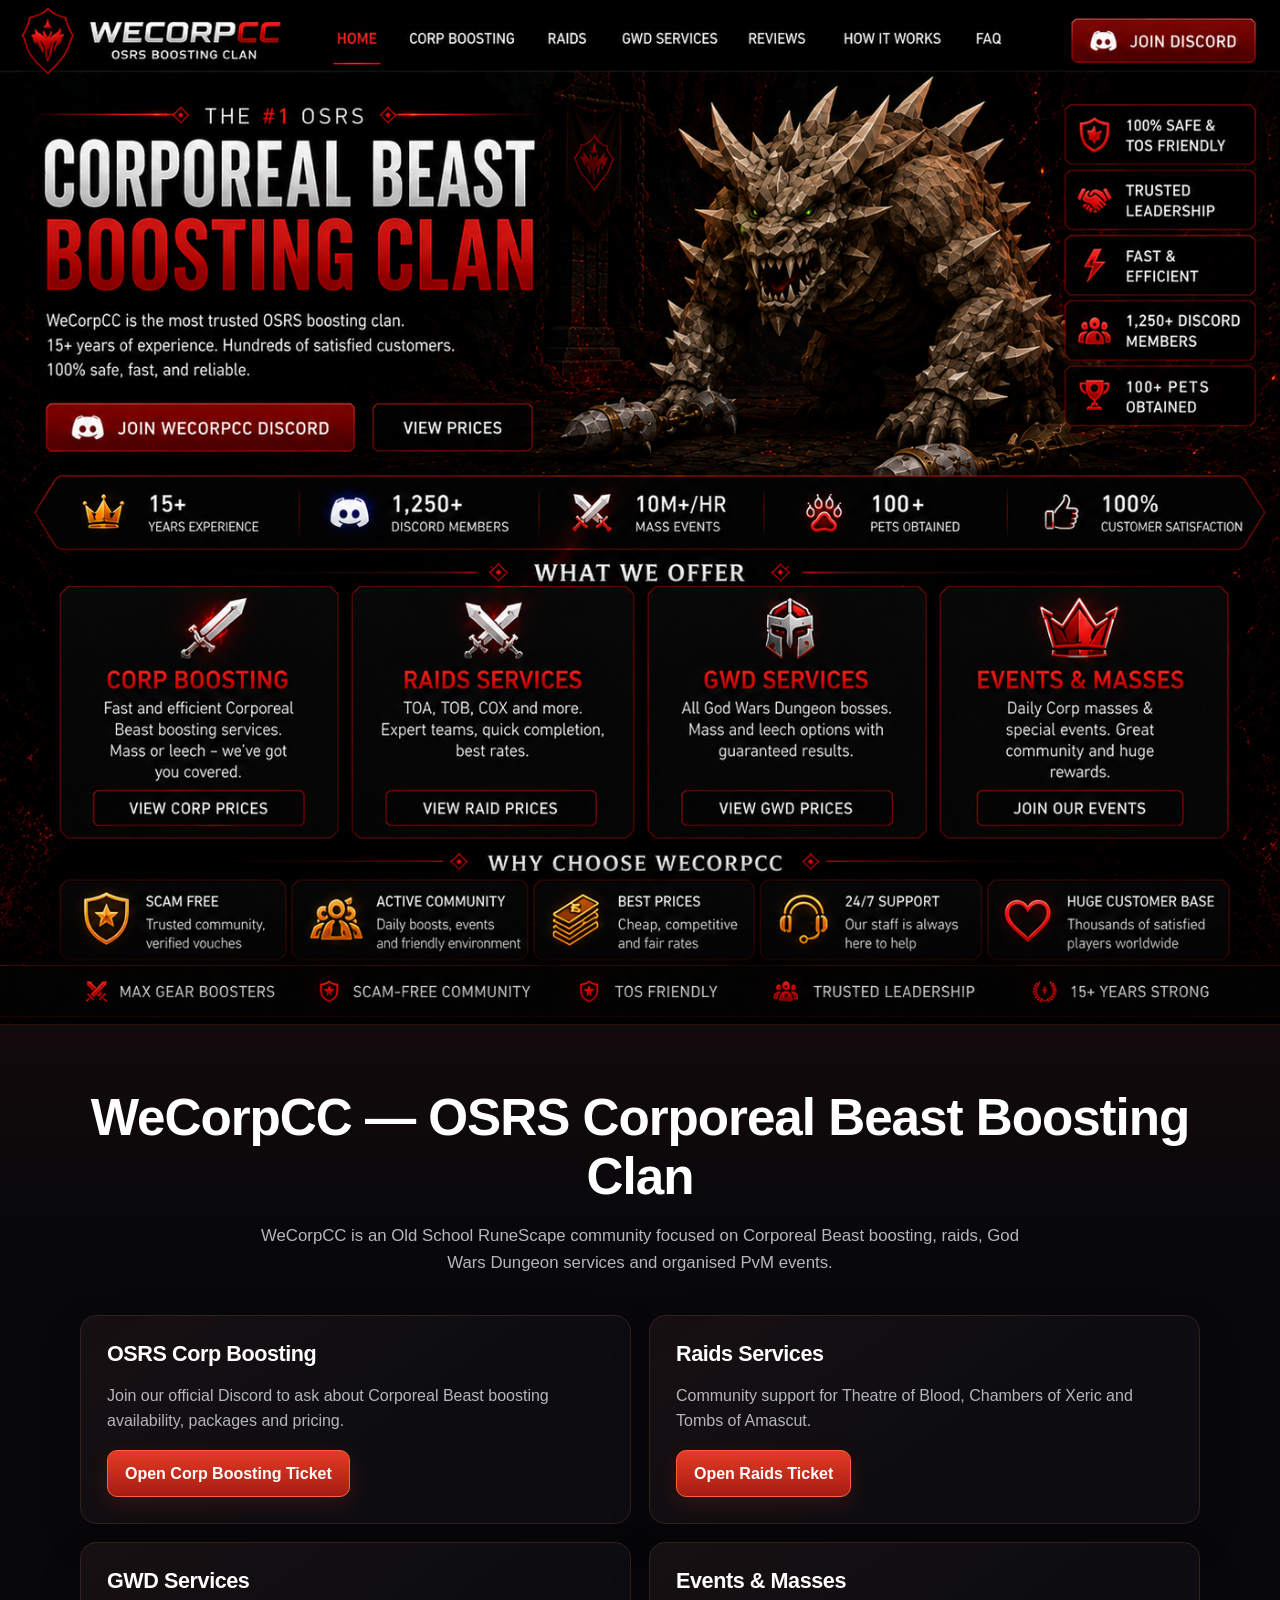
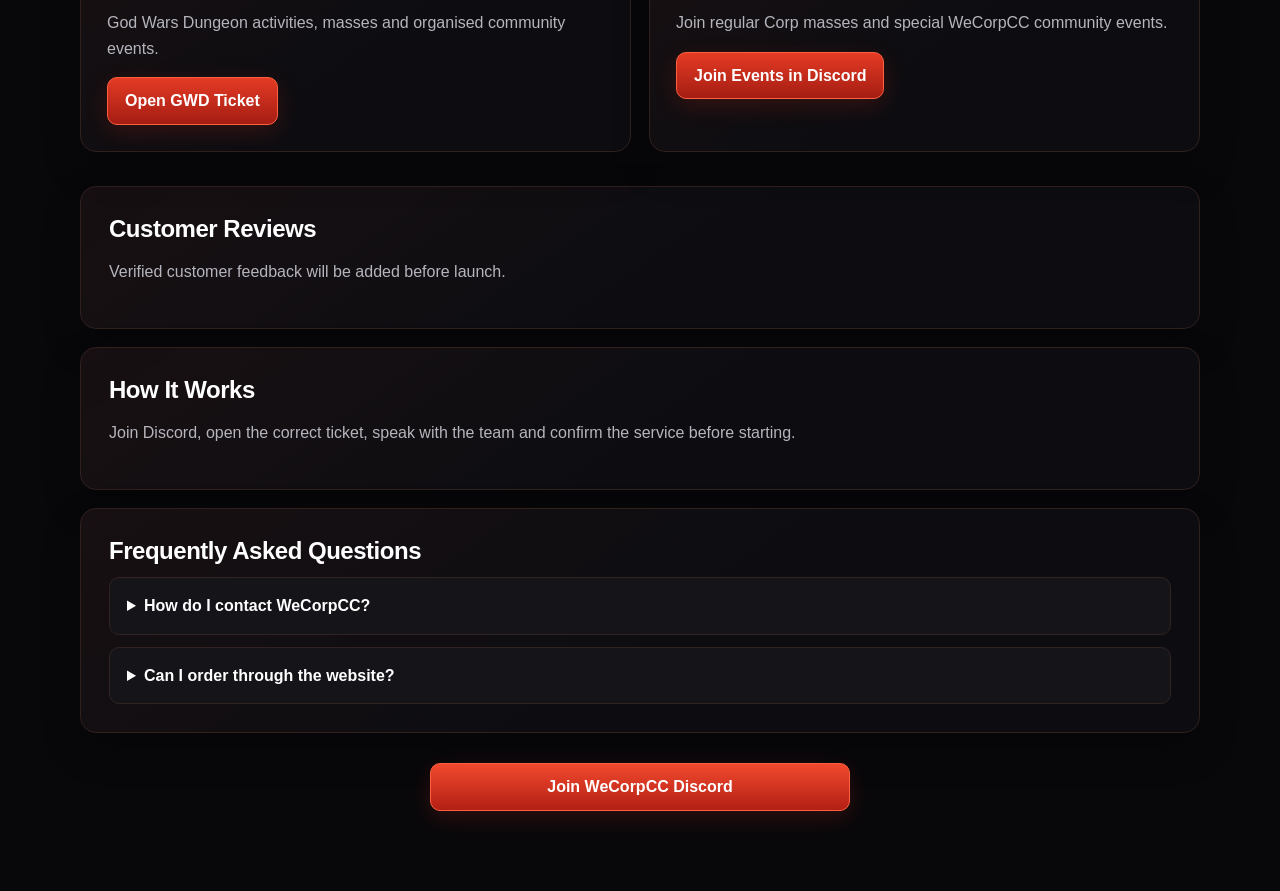
==== index.html @ c081a7f0 "Update index.html" ====
<!DOCTYPE html>
<html lang="en">
<head>
  <meta charset="UTF-8">
  <meta name="viewport" content="width=device-width, initial-scale=1.0">
  <meta name="description" content="WeCorpCC — OSRS Corporeal Beast boosting clan, raids, GWD services, reviews and community events.">
  <meta name="keywords" content="OSRS corp boost, Corporeal Beast boosting, WeCorpCC, OSRS raids services, GWD services">
  <meta name="theme-color" content="#050507">
  <title>WeCorpCC | Corporeal Beast Boosting Clan</title>
  <link rel="stylesheet" href="style.css">
</head>
<body>

  <main class="site-shell">
    <svg
      xmlns="http://www.w3.org/2000/svg"
      viewBox="0 0 1402 1122"
      style="display:block;width:100%;height:auto"
      aria-label="WeCorpCC homepage navigation"
    >
      <image
        href="assets/wecorpcc-homepage.png"
        x="0"
        y="0"
        width="1402"
        height="1122"
        preserveAspectRatio="none"
      />

      <!-- Top navigation -->
      <a href="#home" aria-label="Home">
        <rect x="359" y="25" width="56" height="34" fill="transparent" pointer-events="all"/>
      </a>

      <a href="corp-boosting.html" aria-label="Corp Boosting">
        <rect x="432" y="25" width="133" height="34" fill="transparent" pointer-events="all"/>
      </a>

      <a href="raids-boosting.html" aria-label="Raids">
        <rect x="582" y="25" width="63" height="34" fill="transparent" pointer-events="all"/>
      </a>

      <a href="gwd-boosting.html" aria-label="GWD Services">
        <rect x="662" y="25" width="122" height="34" fill="transparent" pointer-events="all"/>
      </a>

      <a href="#reviews" aria-label="Reviews">
        <rect x="799" y="25" width="80" height="34" fill="transparent" pointer-events="all"/>
      </a>

      <a href="#how" aria-label="How It Works">
        <rect x="902" y="25" width="122" height="34" fill="transparent" pointer-events="all"/>
      </a>

      <a href="#faq" aria-label="FAQ">
        <rect x="1039" y="25" width="49" height="34" fill="transparent" pointer-events="all"/>
      </a>

      <!-- Discord buttons -->
      <a href="https://discord.gg/HXAknJguVH" target="_blank" rel="noopener" aria-label="Join Discord">
        <rect x="1151" y="20" width="199" height="48" fill="transparent" pointer-events="all"/>
      </a>

      <a href="https://discord.gg/HXAknJguVH" target="_blank" rel="noopener" aria-label="Join WeCorpCC Discord">
        <rect x="49" y="433" width="332" height="53" fill="transparent" pointer-events="all"/>
      </a>

      <!-- Main VIEW PRICES button -->
      <a href="corp-boosting.html" aria-label="View Prices">
        <rect x="401" y="433" width="171" height="53" fill="transparent" pointer-events="all"/>
      </a>

      <!-- Four service buttons -->
      <a href="corp-boosting.html" aria-label="View Corp Prices">
        <rect x="100" y="849" width="227" height="39" fill="transparent" pointer-events="all"/>
      </a>

      <a href="raids-boosting.html" aria-label="View Raid Prices">
        <rect x="414" y="849" width="228" height="39" fill="transparent" pointer-events="all"/>
      </a>

      <a href="gwd-boosting.html" aria-label="View GWD Prices">
        <rect x="732" y="849" width="228" height="39" fill="transparent" pointer-events="all"/>
      </a>

      <a href="https://discord.gg/HXAknJguVH" target="_blank" rel="noopener" aria-label="Join Our Events">
        <rect x="1045" y="849" width="228" height="39" fill="transparent" pointer-events="all"/>
      </a>
    </svg>
  </main>

  <section class="seo-content" id="home">
    <div class="content-wrap">
      <h1>WeCorpCC — OSRS Corporeal Beast Boosting Clan</h1>

      <p>
        WeCorpCC is an Old School RuneScape community focused on Corporeal Beast boosting,
        raids, God Wars Dungeon services and organised PvM events.
      </p>

      <div class="seo-grid">
        <article id="corp-boosting">
          <h2>OSRS Corp Boosting</h2>
          <p>Join our official Discord to ask about Corporeal Beast boosting availability, packages and pricing.</p>
          <a class="service-discord" href="https://discord.gg/HXAknJguVH" target="_blank" rel="noopener">Open Corp Boosting Ticket</a>
        </article>

        <article id="raids">
          <h2>Raids Services</h2>
          <p>Community support for Theatre of Blood, Chambers of Xeric and Tombs of Amascut.</p>
          <a class="service-discord" href="https://discord.gg/HXAknJguVH" target="_blank" rel="noopener">Open Raids Ticket</a>
        </article>

        <article id="gwd">
          <h2>GWD Services</h2>
          <p>God Wars Dungeon activities, masses and organised community events.</p>
          <a class="service-discord" href="https://discord.gg/HXAknJguVH" target="_blank" rel="noopener">Open GWD Ticket</a>
        </article>

        <article>
          <h2>Events &amp; Masses</h2>
          <p>Join regular Corp masses and special WeCorpCC community events.</p>
          <a class="service-discord" href="https://discord.gg/HXAknJguVH" target="_blank" rel="noopener">Join Events in Discord</a>
        </article>
      </div>

      <section id="reviews">
        <h2>Customer Reviews</h2>
        <p>Verified customer feedback will be added before launch.</p>
      </section>

      <section id="how">
        <h2>How It Works</h2>
        <p>Join Discord, open the correct ticket, speak with the team and confirm the service before starting.</p>
      </section>

      <section id="faq">
        <h2>Frequently Asked Questions</h2>

        <details>
          <summary>How do I contact WeCorpCC?</summary>
          <p>Use the official Discord invite on this page.</p>
        </details>

        <details>
          <summary>Can I order through the website?</summary>
          <p>The first version directs customers to Discord for tickets and communication.</p>
        </details>
      </section>

      <a class="mobile-discord" href="https://discord.gg/HXAknJguVH" target="_blank" rel="noopener">
        Join WeCorpCC Discord
      </a>
    </div>
  </section>

</body>
</html>
---- style.css ----
/* WeCorpCC homepage
   Restores the missing homepage stylesheet and keeps the image-map design responsive.
*/

:root {
  --bg: #050507;
  --panel: #0d0d11;
  --panel-2: #141419;
  --line: #3a1b18;
  --red: #ff3b25;
  --orange: #ff8a1f;
  --gold: #f6c453;
  --text: #f4f4f5;
  --muted: #b5b5bd;
}

* {
  box-sizing: border-box;
}

html {
  scroll-behavior: smooth;
  background: var(--bg);
}

body {
  margin: 0;
  background:
    radial-gradient(circle at 50% 0%, rgba(125, 24, 14, .18), transparent 35rem),
    var(--bg);
  color: var(--text);
  font-family: Inter, "Segoe UI", Arial, sans-serif;
  line-height: 1.6;
}

a {
  color: inherit;
}

/* The homepage artwork is the visual hero.
   Hotspots sit over the artwork and scale with it. */
.site-shell {
  position: relative;
  width: min(100%, 1536px);
  margin: 0 auto;
  background: #000;
  overflow: hidden;
  box-shadow: 0 20px 70px rgba(0, 0, 0, .6);
}

.design-image {
  display: block;
  width: 100%;
  height: auto;
  user-select: none;
}


.hotspots {
  position: absolute;
  inset: 0;
  z-index: 20;
  pointer-events: none;
}


.hotspot {
  position: absolute;
  z-index: 5;
  display: block;
  pointer-events: auto;
  border-radius: 10px;
  outline: 0;
  transition: background-color .16s ease, box-shadow .16s ease, transform .16s ease;
}

.hotspot:hover,
.hotspot:focus-visible {
  background: rgba(255, 74, 36, .08);
  box-shadow: inset 0 0 0 2px rgba(255, 119, 61, .55), 0 0 20px rgba(255, 63, 31, .2);
}

.hotspot:active {
  transform: scale(.985);
}

/* Click areas measured as percentages of the 1536px homepage artwork. */
.home        { left: 29.2%; top: 3.7%; width: 4.5%; height: 1.8%; }
.corp-nav    { left: 35.0%; top: 3.7%; width: 8.4%; height: 1.8%; }
.raids-nav   { left: 44.5%; top: 3.7%; width: 4.5%; height: 1.8%; }
.gwd-nav     { left: 50.2%; top: 3.7%; width: 7.8%; height: 1.8%; }
.reviews-nav { left: 59.0%; top: 3.7%; width: 5.4%; height: 1.8%; }
.how-nav     { left: 65.6%; top: 3.7%; width: 7.3%; height: 1.8%; }
.faq-nav     { left: 74.0%; top: 3.7%; width: 3.4%; height: 1.8%; }

.discord-top {
  left: 81.5%;
  top: 2.9%;
  width: 10.0%;
  height: 3.0%;
}

.discord-main {
  left: 34.1%;
  top: 22.1%;
  width: 14.2%;
  height: 3.2%;
}

.prices-main {
  left: 29.1%;
  top: 52.4%;
  width: 12.5%;
  height: 6.5%;
  z-index: 100;
}





/* Clickable service buttons aligned with homepage artwork */


/* Homepage clickable areas — measured from 1402 x 1122 artwork */

/* Top navigation */
.home {
  left: 25.6%;
  top: 2.2%;
  width: 4%;
  height: 3%;
}

.corp-nav {
  left: 30.8%;
  top: 2.2%;
  width: 9.5%;
  height: 3%;
}

.raids-nav {
  left: 41.5%;
  top: 2.2%;
  width: 4.5%;
  height: 3%;
}

.gwd-nav {
  left: 47.2%;
  top: 2.2%;
  width: 8.7%;
  height: 3%;
}

.reviews-nav {
  left: 57%;
  top: 2.2%;
  width: 5.7%;
  height: 3%;
}

.how-nav {
  left: 64.3%;
  top: 2.2%;
  width: 8.7%;
  height: 3%;
}

.faq-nav {
  left: 74.1%;
  top: 2.2%;
  width: 3.5%;
  height: 3%;
}

/* Discord buttons */
.discord-top {
  left: 82.1%;
  top: 1.8%;
  width: 14.2%;
  height: 4.2%;
}

.discord-main {
  left: 3.5%;
  top: 38.6%;
  width: 23.7%;
  height: 4.7%;
}

/* Main VIEW PRICES button */
.prices-main {
  left: 28.6%;
  top: 38.6%;
  width: 12.2%;
  height: 4.7%;
}

/* Four service cards */
.corp-card {
  left: 7.1%;
  top: 75.7%;
  width: 16.2%;
  height: 3.4%;
}

.raids-card {
  left: 29.5%;
  top: 75.7%;
  width: 16.3%;
  height: 3.4%;
}

.gwd-card {
  left: 52.2%;
  top: 75.7%;
  width: 16.3%;
  height: 3.4%;
}

.events-card {
  left: 74.5%;
  top: 75.7%;
  width: 16.3%;
  height: 3.4%;
}


/* Real HTML content below the artwork */
.seo-content {
  position: relative;
  padding: 64px 22px 80px;
  border-top: 1px solid #27110f;
  background:
    linear-gradient(180deg, rgba(255, 53, 28, .045), transparent 13rem),
    #08080b;
}

.content-wrap {
  width: min(1120px, 100%);
  margin: 0 auto;
}

.seo-content h1,
.seo-content h2 {
  margin-top: 0;
  color: #fff;
  line-height: 1.15;
  letter-spacing: -.02em;
}

.seo-content h1 {
  margin-bottom: 16px;
  font-size: clamp(2rem, 4vw, 3.25rem);
  text-align: center;
}

.content-wrap > p {
  max-width: 800px;
  margin: 0 auto 38px;
  color: var(--muted);
  text-align: center;
  font-size: 1.05rem;
}

.seo-grid {
  display: grid;
  grid-template-columns: repeat(2, minmax(0, 1fr));
  gap: 18px;
  margin: 34px 0;
}

.seo-grid article,
#reviews,
#how,
#faq {
  border: 1px solid #30201e;
  border-radius: 16px;
  background:
    linear-gradient(145deg, rgba(255, 73, 37, .045), transparent 55%),
    var(--panel);
  box-shadow: 0 16px 38px rgba(0, 0, 0, .24);
}

.seo-grid article {
  padding: 26px;
}

.seo-grid h2 {
  margin-bottom: 10px;
  font-size: 1.35rem;
}

.seo-grid p,
#reviews p,
#how p,
#faq p {
  color: var(--muted);
}

.service-discord,
.mobile-discord {
  display: inline-flex;
  align-items: center;
  justify-content: center;
  min-height: 44px;
  padding: 10px 17px;
  border: 1px solid #ff603f;
  border-radius: 10px;
  background: linear-gradient(180deg, #e43b24, #a51d13);
  color: #fff;
  font-weight: 800;
  text-decoration: none;
  box-shadow: 0 7px 22px rgba(205, 42, 24, .2);
  transition: transform .16s ease, filter .16s ease, box-shadow .16s ease;
}

.service-discord:hover,
.mobile-discord:hover {
  filter: brightness(1.12);
  transform: translateY(-1px);
  box-shadow: 0 9px 28px rgba(229, 56, 30, .28);
}

#reviews,
#how,
#faq {
  margin-top: 18px;
  padding: 28px;
}

#reviews h2,
#how h2,
#faq h2 {
  margin-bottom: 8px;
}

details {
  overflow: hidden;
  margin-top: 12px;
  border: 1px solid #312321;
  border-radius: 10px;
  background: var(--panel-2);
}

summary {
  padding: 15px 17px;
  cursor: pointer;
  color: #fff;
  font-weight: 750;
}

details p {
  margin: 0;
  padding: 0 17px 17px;
}

.mobile-discord {
  width: min(420px, 100%);
  margin: 30px auto 0;
  display: flex;
  background: linear-gradient(180deg, #f1492e, #b31f14);
}

@media (max-width: 850px) {
  .seo-grid {
    grid-template-columns: 1fr;
  }

  .seo-content {
    padding-top: 42px;
  }
}

@media (max-width: 620px) {
  /* The desktop artwork remains fully visible on phones.
     The image-map links become too small to be practical, so the real content
     and Discord CTA below provide touch-friendly navigation. */
  .hotspots {
    display: none;
  }

  .seo-content {
    padding: 34px 14px 56px;
  }

  .seo-grid article,
  #reviews,
  #how,
  #faq {
    padding: 20px;
    border-radius: 13px;
  }
}

@media (prefers-reduced-motion: reduce) {
  html {
    scroll-behavior: auto;
  }

  *,
  *::before,
  *::after {
    transition: none !important;
  }
}
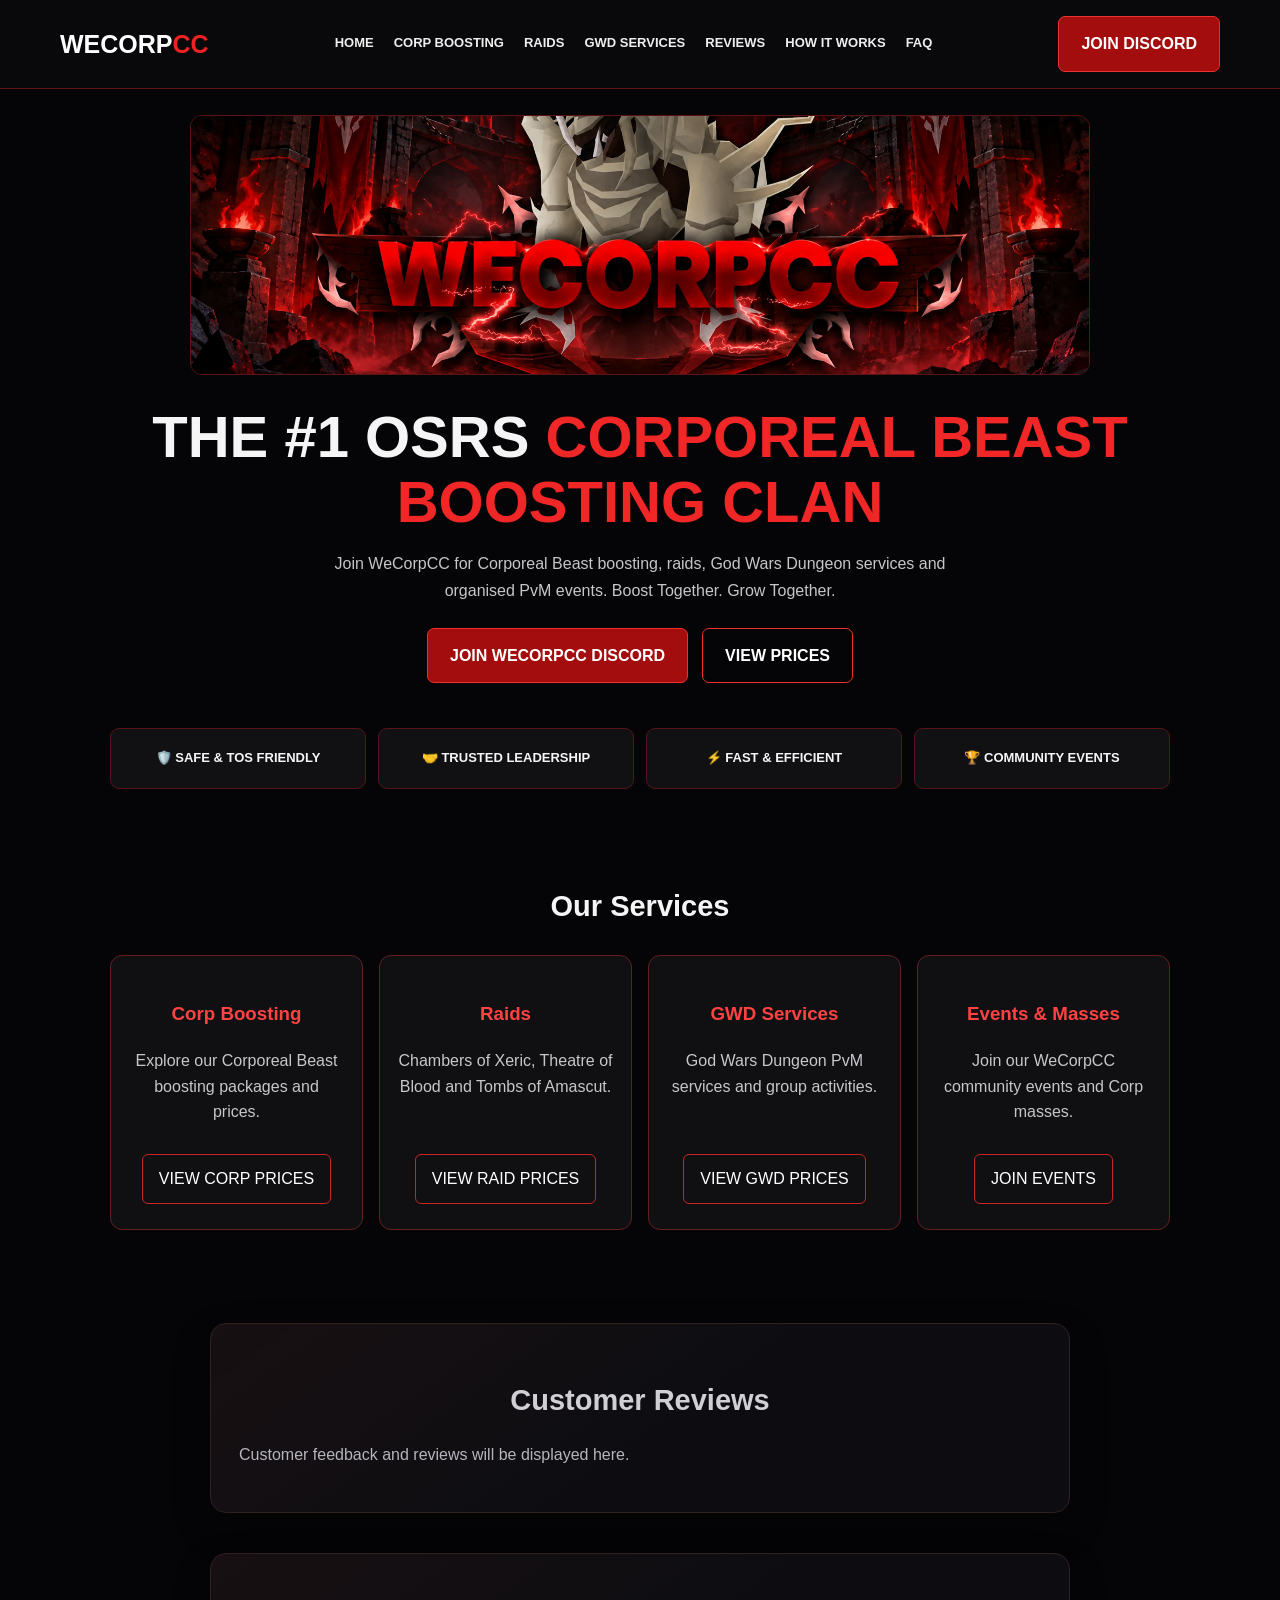
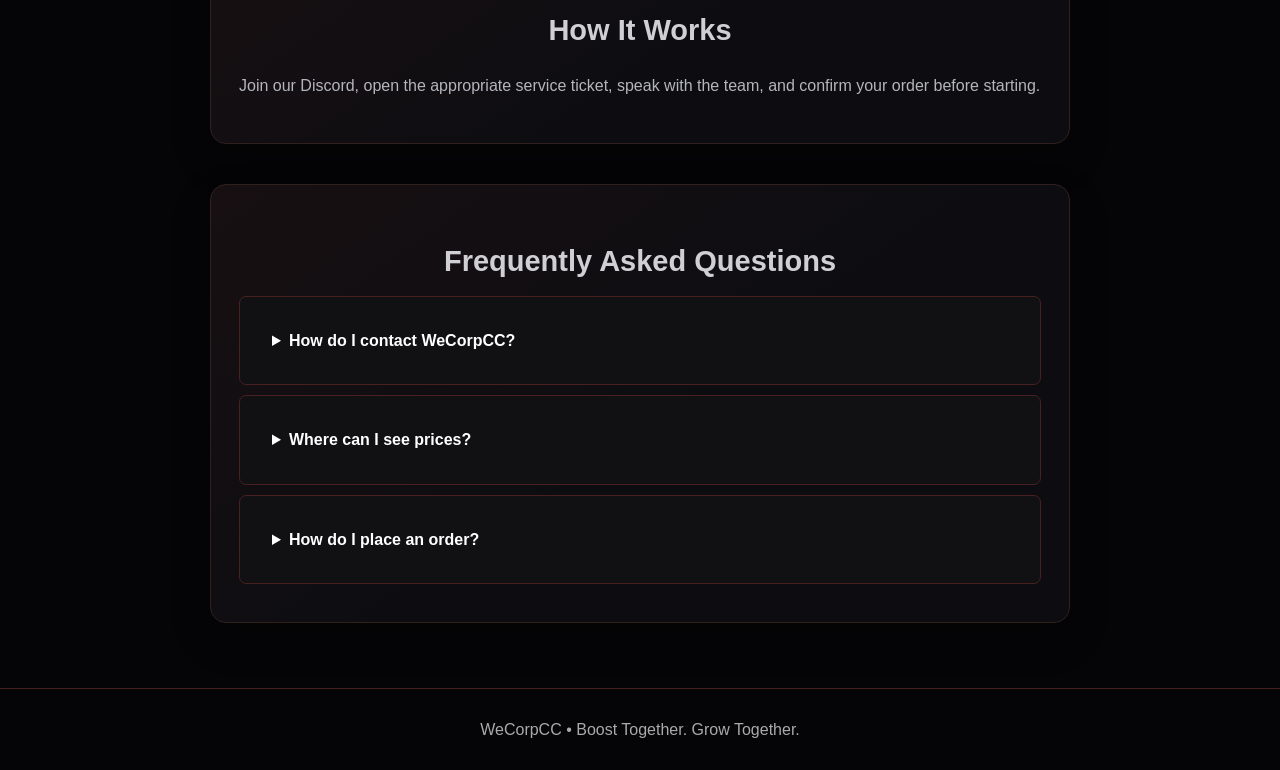
==== commit 7837f404: "Update index.html" ====
--- a/index.html
+++ b/index.html
@@ -5,155 +5,302 @@
   <meta charset="UTF-8">
   <meta name="viewport" content="width=device-width, initial-scale=1.0">
   <meta name="description" content="WeCorpCC — OSRS Corporeal Beast boosting clan, raids, GWD services, reviews and community events.">
-  <meta name="keywords" content="OSRS corp boost, Corporeal Beast boosting, WeCorpCC, OSRS raids services, GWD services">
   <meta name="theme-color" content="#050507">
   <title>WeCorpCC | Corporeal Beast Boosting Clan</title>
   <link rel="stylesheet" href="style.css">
+
+  <style>
+    * { box-sizing: border-box; }
+    html { scroll-behavior: smooth; }
+    body {
+      margin: 0;
+      background: #050507;
+      color: #f5f5f5;
+      font-family: Arial, sans-serif;
+    }
+    .wc-header {
+      background: #09090b;
+      border-bottom: 1px solid #631515;
+    }
+    .wc-nav {
+      max-width: 1200px;
+      margin: auto;
+      padding: 16px 20px;
+      display: flex;
+      flex-wrap: wrap;
+      align-items: center;
+      justify-content: space-between;
+      gap: 18px;
+    }
+    .wc-brand {
+      font-size: 25px;
+      font-weight: 900;
+      color: #fff;
+      text-decoration: none;
+    }
+    .wc-brand span { color: #ed2222; }
+    .wc-links {
+      display: flex;
+      flex-wrap: wrap;
+      gap: 20px;
+      align-items: center;
+    }
+    .wc-links a {
+      color: #eee;
+      text-decoration: none;
+      font-size: 13px;
+      font-weight: bold;
+    }
+    .wc-links a:hover { color: #ff4545; }
+    .wc-button {
+      display: inline-block;
+      background: #a40d0d;
+      color: white !important;
+      padding: 14px 22px;
+      border: 1px solid #ed3030;
+      border-radius: 7px;
+      font-weight: bold;
+      text-decoration: none;
+      text-align: center;
+    }
+    .wc-button:hover { background: #d51b1b; }
+    .wc-button-outline {
+      background: transparent;
+    }
+    .wc-hero {
+      max-width: 1200px;
+      margin: 0 auto;
+      padding: 26px 20px 45px;
+      text-align: center;
+    }
+    .wc-banner {
+      display: block;
+      width: 100%;
+      max-width: 900px;
+      height: 260px;
+      object-fit: cover;
+      object-position: center;
+      margin: 0 auto 30px;
+      border-radius: 12px;
+      border: 1px solid #591414;
+    }
+    .wc-hero h1 {
+      font-size: clamp(30px, 5vw, 58px);
+      line-height: 1.12;
+      margin: 15px 0;
+      text-transform: uppercase;
+    }
+    .wc-hero h1 span { color: #f12626; }
+    .wc-hero p {
+      max-width: 680px;
+      margin: 0 auto 24px;
+      color: #c6c6ca;
+      line-height: 1.7;
+    }
+    .wc-actions {
+      display: flex;
+      justify-content: center;
+      flex-wrap: wrap;
+      gap: 14px;
+    }
+    .wc-features {
+      max-width: 1100px;
+      margin: 0 auto 45px;
+      padding: 0 20px;
+      display: grid;
+      grid-template-columns: repeat(4, 1fr);
+      gap: 12px;
+    }
+    .wc-feature {
+      padding: 19px 12px;
+      background: #111114;
+      border: 1px solid #541616;
+      border-radius: 9px;
+      text-align: center;
+      font-size: 13px;
+      font-weight: bold;
+    }
+    .wc-services {
+      max-width: 1100px;
+      margin: 0 auto;
+      padding: 25px 20px 50px;
+    }
+    .wc-services h2, .wc-info h2 {
+      text-align: center;
+      font-size: 29px;
+      margin-bottom: 25px;
+    }
+    .wc-grid {
+      display: grid;
+      grid-template-columns: repeat(4, 1fr);
+      gap: 16px;
+    }
+    .wc-card {
+      background: #101013;
+      border: 1px solid #632020;
+      border-radius: 12px;
+      padding: 25px 18px;
+      text-align: center;
+    }
+    .wc-card h3 { color: #ff4242; }
+    .wc-card p {
+      color: #c7c7cb;
+      line-height: 1.6;
+      min-height: 90px;
+    }
+    .wc-card a {
+      display: inline-block;
+      padding: 11px 16px;
+      border: 1px solid #c72525;
+      border-radius: 6px;
+      color: #fff;
+      text-decoration: none;
+    }
+    .wc-card a:hover { background: #a40d0d; }
+    .wc-info {
+      max-width: 900px;
+      margin: auto;
+      padding: 25px 20px;
+      line-height: 1.7;
+      color: #d0d0d4;
+    }
+    .wc-info section { margin-bottom: 40px; }
+    .wc-info details {
+      background: #111114;
+      border: 1px solid #492020;
+      border-radius: 7px;
+      padding: 15px;
+      margin: 10px 0;
+    }
+    .wc-info summary { cursor: pointer; }
+    .wc-footer {
+      text-align: center;
+      padding: 28px 15px;
+      border-top: 1px solid #442020;
+      color: #aaa;
+    }
+    @media (max-width: 800px) {
+      .wc-features, .wc-grid {
+        grid-template-columns: repeat(2, 1fr);
+      }
+      .wc-banner { height: 200px; }
+      .wc-nav { justify-content: center; }
+      .wc-links { justify-content: center; }
+    }
+    @media (max-width: 480px) {
+      .wc-features, .wc-grid {
+        grid-template-columns: 1fr;
+      }
+      .wc-banner { height: 150px; }
+      .wc-hero { padding-top: 18px; }
+      .wc-card p { min-height: 0; }
+    }
+  </style>
 </head>
 <body>
 
-  <main class="site-shell">
-    <svg
-      xmlns="http://www.w3.org/2000/svg"
-      viewBox="0 0 1402 1122"
-      style="display:block;width:100%;height:auto"
-      aria-label="WeCorpCC homepage navigation"
+<header class="wc-header">
+  <nav class="wc-nav" aria-label="Main navigation">
+    <a class="wc-brand" href="#home">WECORP<span>CC</span></a>
+    <div class="wc-links">
+      <a href="#home">HOME</a>
+      <a href="corp-boosting.html">CORP BOOSTING</a>
+      <a href="raids-boosting.html">RAIDS</a>
+      <a href="gwd-boosting.html">GWD SERVICES</a>
+      <a href="#reviews">REVIEWS</a>
+      <a href="#how">HOW IT WORKS</a>
+      <a href="#faq">FAQ</a>
+    </div>
+    <a class="wc-button" href="https://discord.gg/HXAknJguVH" target="_blank" rel="noopener noreferrer">JOIN DISCORD</a>
+  </nav>
+</header>
+
+<main id="home">
+  <section class="wc-hero">
+    <img
+      class="wc-banner"
+      src="assets/WECORPCC%20Infernal%20Beast%20Banner.png"
+      alt="WeCorpCC Infernal Beast Banner"
     >
-      <image
-        href="assets/wecorpcc-homepage.png"
-        x="0"
-        y="0"
-        width="1402"
-        height="1122"
-        preserveAspectRatio="none"
-      />
-
-      <!-- Top navigation -->
-      <a href="#home" aria-label="Home">
-        <rect x="359" y="25" width="56" height="34" fill="transparent" pointer-events="all"/>
-      </a>
-
-      <a href="corp-boosting.html" aria-label="Corp Boosting">
-        <rect x="432" y="25" width="133" height="34" fill="transparent" pointer-events="all"/>
-      </a>
-
-      <a href="raids-boosting.html" aria-label="Raids">
-        <rect x="582" y="25" width="63" height="34" fill="transparent" pointer-events="all"/>
-      </a>
-
-      <a href="gwd-boosting.html" aria-label="GWD Services">
-        <rect x="662" y="25" width="122" height="34" fill="transparent" pointer-events="all"/>
-      </a>
-
-      <a href="#reviews" aria-label="Reviews">
-        <rect x="799" y="25" width="80" height="34" fill="transparent" pointer-events="all"/>
-      </a>
-
-      <a href="#how" aria-label="How It Works">
-        <rect x="902" y="25" width="122" height="34" fill="transparent" pointer-events="all"/>
-      </a>
-
-      <a href="#faq" aria-label="FAQ">
-        <rect x="1039" y="25" width="49" height="34" fill="transparent" pointer-events="all"/>
-      </a>
-
-      <!-- Discord buttons -->
-      <a href="https://discord.gg/HXAknJguVH" target="_blank" rel="noopener" aria-label="Join Discord">
-        <rect x="1151" y="20" width="199" height="48" fill="transparent" pointer-events="all"/>
-      </a>
-
-      <a href="https://discord.gg/HXAknJguVH" target="_blank" rel="noopener" aria-label="Join WeCorpCC Discord">
-        <rect x="49" y="433" width="332" height="53" fill="transparent" pointer-events="all"/>
-      </a>
-
-      <!-- Main VIEW PRICES button -->
-      <a href="corp-boosting.html" aria-label="View Prices">
-        <rect x="401" y="433" width="171" height="53" fill="transparent" pointer-events="all"/>
-      </a>
-
-      <!-- Four service buttons -->
-      <a href="corp-boosting.html" aria-label="View Corp Prices">
-        <rect x="100" y="849" width="227" height="39" fill="transparent" pointer-events="all"/>
-      </a>
-
-      <a href="raids-boosting.html" aria-label="View Raid Prices">
-        <rect x="414" y="849" width="228" height="39" fill="transparent" pointer-events="all"/>
-      </a>
-
-      <a href="gwd-boosting.html" aria-label="View GWD Prices">
-        <rect x="732" y="849" width="228" height="39" fill="transparent" pointer-events="all"/>
-      </a>
-
-      <a href="https://discord.gg/HXAknJguVH" target="_blank" rel="noopener" aria-label="Join Our Events">
-        <rect x="1045" y="849" width="228" height="39" fill="transparent" pointer-events="all"/>
-      </a>
-    </svg>
-  </main>
-
-  <section class="seo-content" id="home">
-    <div class="content-wrap">
-      <h1>WeCorpCC — OSRS Corporeal Beast Boosting Clan</h1>
-
-      <p>
-        WeCorpCC is an Old School RuneScape community focused on Corporeal Beast boosting,
-        raids, God Wars Dungeon services and organised PvM events.
-      </p>
-
-      <div class="seo-grid">
-        <article id="corp-boosting">
-          <h2>OSRS Corp Boosting</h2>
-          <p>Join our official Discord to ask about Corporeal Beast boosting availability, packages and pricing.</p>
-          <a class="service-discord" href="https://discord.gg/HXAknJguVH" target="_blank" rel="noopener">Open Corp Boosting Ticket</a>
-        </article>
-
-        <article id="raids">
-          <h2>Raids Services</h2>
-          <p>Community support for Theatre of Blood, Chambers of Xeric and Tombs of Amascut.</p>
-          <a class="service-discord" href="https://discord.gg/HXAknJguVH" target="_blank" rel="noopener">Open Raids Ticket</a>
-        </article>
-
-        <article id="gwd">
-          <h2>GWD Services</h2>
-          <p>God Wars Dungeon activities, masses and organised community events.</p>
-          <a class="service-discord" href="https://discord.gg/HXAknJguVH" target="_blank" rel="noopener">Open GWD Ticket</a>
-        </article>
-
-        <article>
-          <h2>Events &amp; Masses</h2>
-          <p>Join regular Corp masses and special WeCorpCC community events.</p>
-          <a class="service-discord" href="https://discord.gg/HXAknJguVH" target="_blank" rel="noopener">Join Events in Discord</a>
-        </article>
-      </div>
-
-      <section id="reviews">
-        <h2>Customer Reviews</h2>
-        <p>Verified customer feedback will be added before launch.</p>
-      </section>
-
-      <section id="how">
-        <h2>How It Works</h2>
-        <p>Join Discord, open the correct ticket, speak with the team and confirm the service before starting.</p>
-      </section>
-
-      <section id="faq">
-        <h2>Frequently Asked Questions</h2>
-
-        <details>
-          <summary>How do I contact WeCorpCC?</summary>
-          <p>Use the official Discord invite on this page.</p>
-        </details>
-
-        <details>
-          <summary>Can I order through the website?</summary>
-          <p>The first version directs customers to Discord for tickets and communication.</p>
-        </details>
-      </section>
-
-      <a class="mobile-discord" href="https://discord.gg/HXAknJguVH" target="_blank" rel="noopener">
-        Join WeCorpCC Discord
-      </a>
+
+    <h1>The #1 OSRS <span>Corporeal Beast Boosting Clan</span></h1>
+    <p>
+      Join WeCorpCC for Corporeal Beast boosting, raids,
+      God Wars Dungeon services and organised PvM events.
+      Boost Together. Grow Together.
+    </p>
+
+    <div class="wc-actions">
+      <a class="wc-button" href="https://discord.gg/HXAknJguVH" target="_blank" rel="noopener noreferrer">JOIN WECORPCC DISCORD</a>
+      <a class="wc-button wc-button-outline" href="corp-boosting.html">VIEW PRICES</a>
     </div>
   </section>
 
+  <section class="wc-features" aria-label="Community highlights">
+    <div class="wc-feature">🛡️ SAFE &amp; TOS FRIENDLY</div>
+    <div class="wc-feature">🤝 TRUSTED LEADERSHIP</div>
+    <div class="wc-feature">⚡ FAST &amp; EFFICIENT</div>
+    <div class="wc-feature">🏆 COMMUNITY EVENTS</div>
+  </section>
+
+  <section class="wc-services" id="services">
+    <h2>Our Services</h2>
+    <div class="wc-grid">
+      <article class="wc-card">
+        <h3>Corp Boosting</h3>
+        <p>Explore our Corporeal Beast boosting packages and prices.</p>
+        <a href="corp-boosting.html">VIEW CORP PRICES</a>
+      </article>
+      <article class="wc-card">
+        <h3>Raids</h3>
+        <p>Chambers of Xeric, Theatre of Blood and Tombs of Amascut.</p>
+        <a href="raids-boosting.html">VIEW RAID PRICES</a>
+      </article>
+      <article class="wc-card">
+        <h3>GWD Services</h3>
+        <p>God Wars Dungeon PvM services and group activities.</p>
+        <a href="gwd-boosting.html">VIEW GWD PRICES</a>
+      </article>
+      <article class="wc-card">
+        <h3>Events &amp; Masses</h3>
+        <p>Join our WeCorpCC community events and Corp masses.</p>
+        <a href="https://discord.gg/HXAknJguVH" target="_blank" rel="noopener noreferrer">JOIN EVENTS</a>
+      </article>
+    </div>
+  </section>
+
+  <div class="wc-info">
+    <section id="reviews">
+      <h2>Customer Reviews</h2>
+      <p>Customer feedback and reviews will be displayed here.</p>
+    </section>
+
+    <section id="how">
+      <h2>How It Works</h2>
+      <p>Join our Discord, open the appropriate service ticket, speak with the team, and confirm your order before starting.</p>
+    </section>
+
+    <section id="faq">
+      <h2>Frequently Asked Questions</h2>
+      <details>
+        <summary>How do I contact WeCorpCC?</summary>
+        <p>Join our official Discord using the buttons on this page.</p>
+      </details>
+      <details>
+        <summary>Where can I see prices?</summary>
+        <p>Use the Corp Boosting, Raids or GWD Services pages.</p>
+      </details>
+      <details>
+        <summary>How do I place an order?</summary>
+        <p>Open a service ticket in our Discord server.</p>
+      </details>
+    </section>
+  </div>
+</main>
+
+<footer class="wc-footer">
+  WeCorpCC • Boost Together. Grow Together.
+</footer>
+
 </body>
 </html>
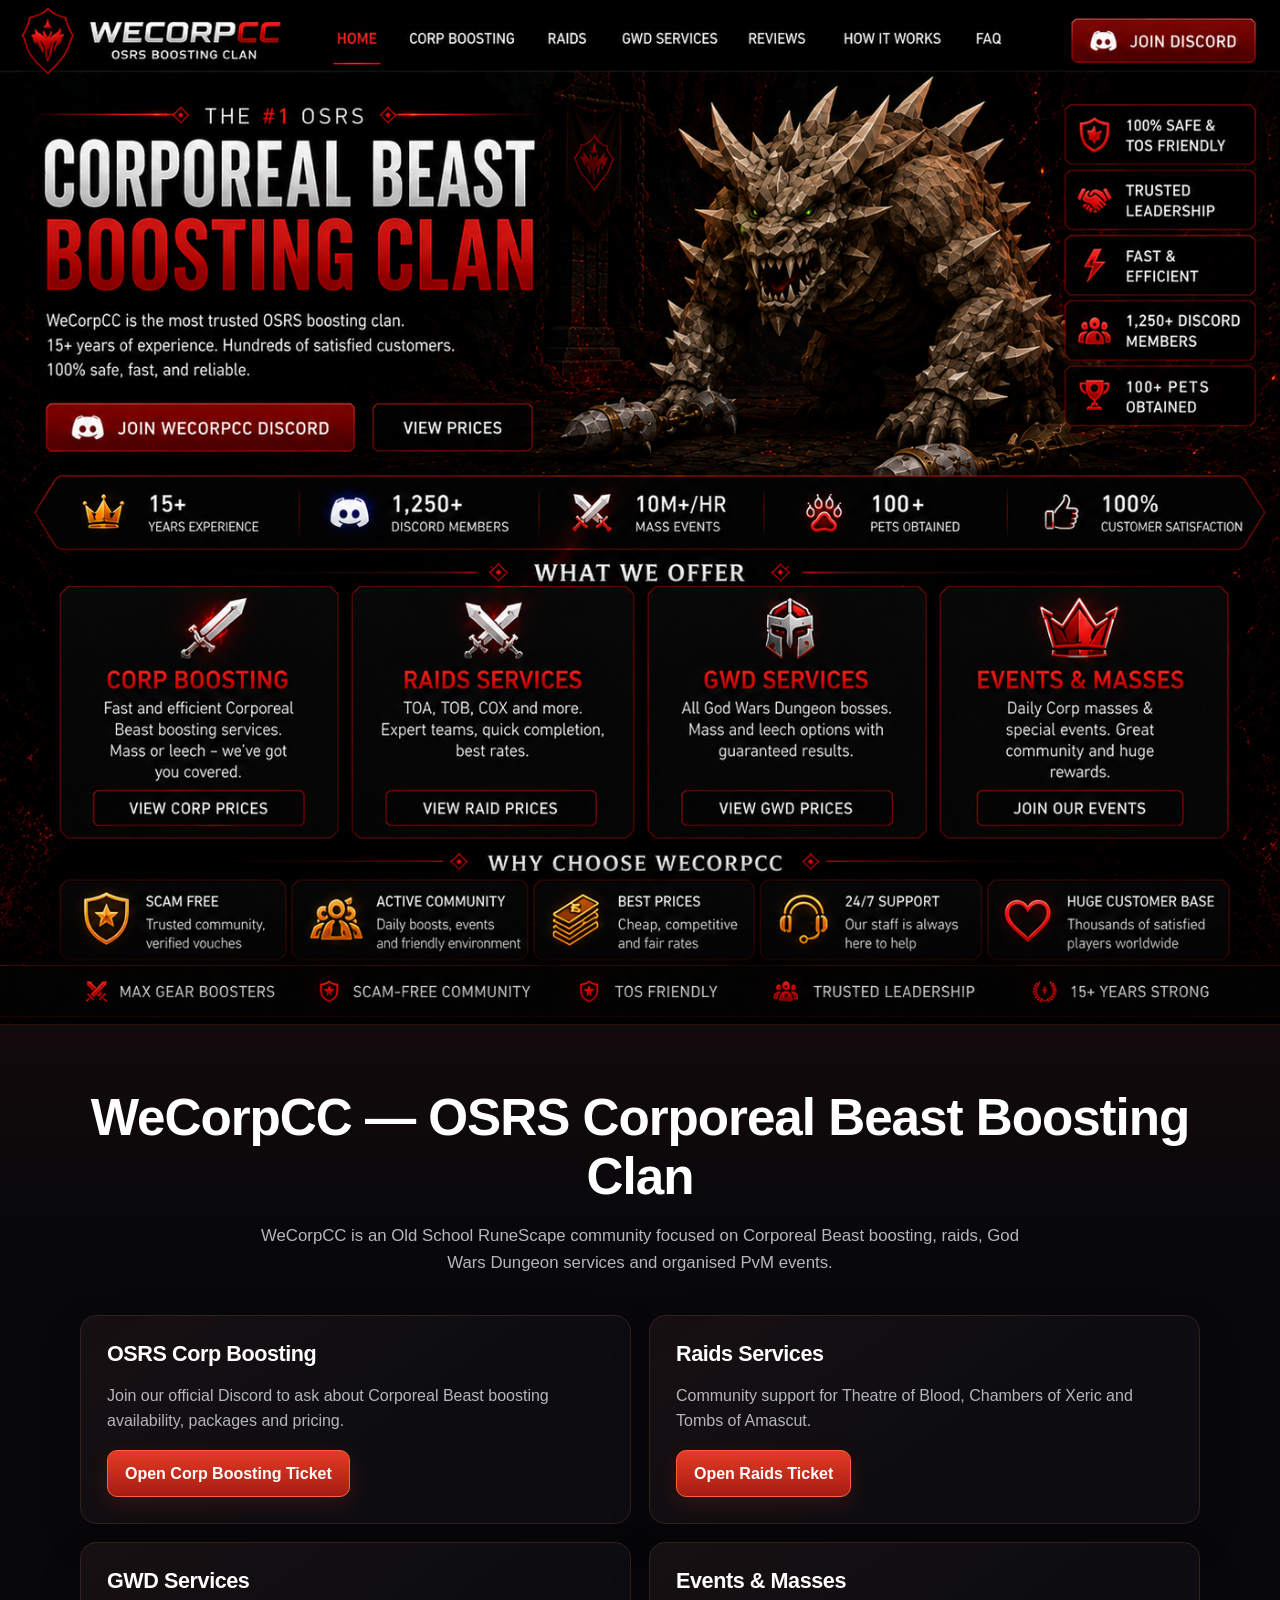
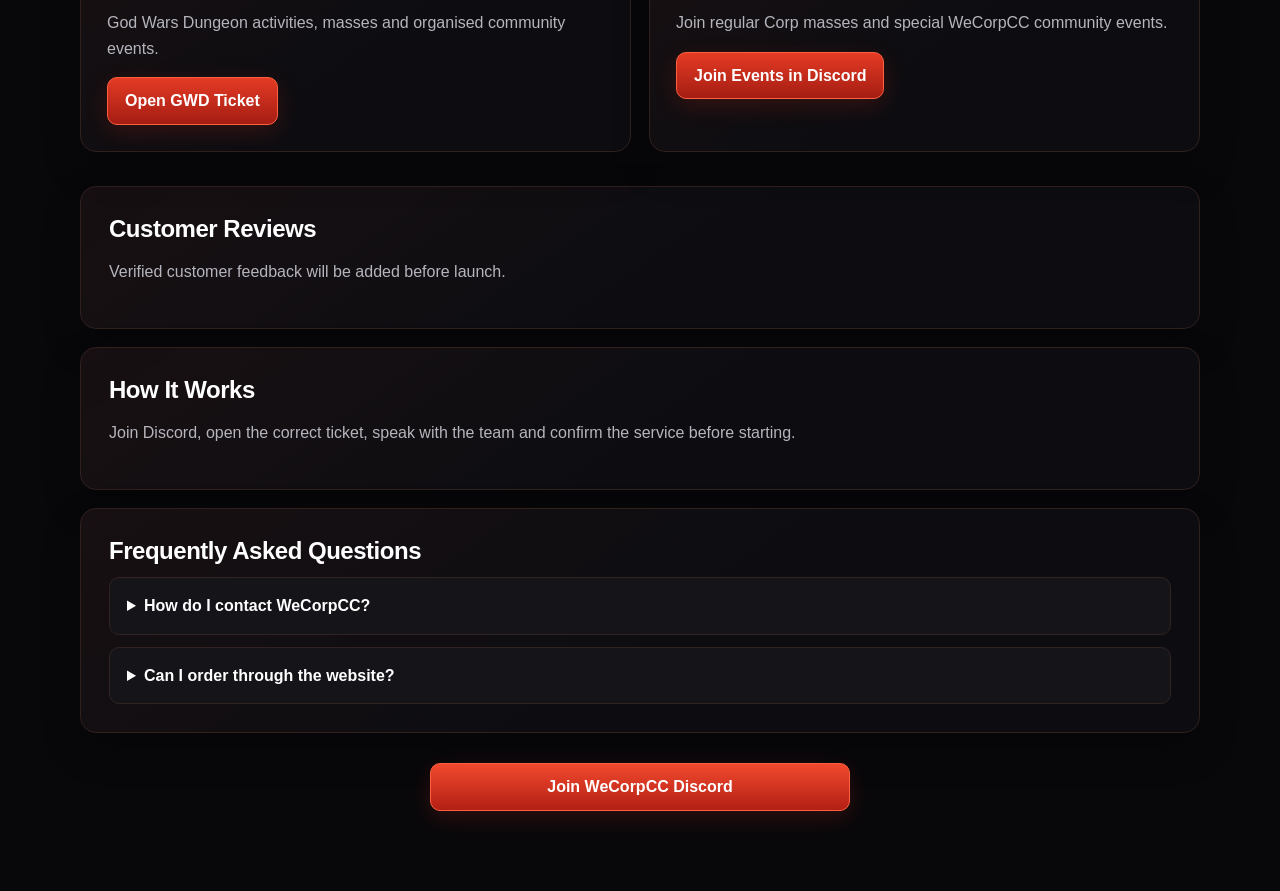
==== commit 7f2fd3cc: "Update index.html" ====
--- a/index.html
+++ b/index.html
@@ -1,306 +1,53 @@
-
 <!DOCTYPE html>
 <html lang="en">
 <head>
   <meta charset="UTF-8">
   <meta name="viewport" content="width=device-width, initial-scale=1.0">
   <meta name="description" content="WeCorpCC — OSRS Corporeal Beast boosting clan, raids, GWD services, reviews and community events.">
+  <meta name="keywords" content="OSRS corp boost, Corporeal Beast boosting, WeCorpCC, OSRS raids services, GWD services">
   <meta name="theme-color" content="#050507">
   <title>WeCorpCC | Corporeal Beast Boosting Clan</title>
   <link rel="stylesheet" href="style.css">
-
-  <style>
-    * { box-sizing: border-box; }
-    html { scroll-behavior: smooth; }
-    body {
-      margin: 0;
-      background: #050507;
-      color: #f5f5f5;
-      font-family: Arial, sans-serif;
-    }
-    .wc-header {
-      background: #09090b;
-      border-bottom: 1px solid #631515;
-    }
-    .wc-nav {
-      max-width: 1200px;
-      margin: auto;
-      padding: 16px 20px;
-      display: flex;
-      flex-wrap: wrap;
-      align-items: center;
-      justify-content: space-between;
-      gap: 18px;
-    }
-    .wc-brand {
-      font-size: 25px;
-      font-weight: 900;
-      color: #fff;
-      text-decoration: none;
-    }
-    .wc-brand span { color: #ed2222; }
-    .wc-links {
-      display: flex;
-      flex-wrap: wrap;
-      gap: 20px;
-      align-items: center;
-    }
-    .wc-links a {
-      color: #eee;
-      text-decoration: none;
-      font-size: 13px;
-      font-weight: bold;
-    }
-    .wc-links a:hover { color: #ff4545; }
-    .wc-button {
-      display: inline-block;
-      background: #a40d0d;
-      color: white !important;
-      padding: 14px 22px;
-      border: 1px solid #ed3030;
-      border-radius: 7px;
-      font-weight: bold;
-      text-decoration: none;
-      text-align: center;
-    }
-    .wc-button:hover { background: #d51b1b; }
-    .wc-button-outline {
-      background: transparent;
-    }
-    .wc-hero {
-      max-width: 1200px;
-      margin: 0 auto;
-      padding: 26px 20px 45px;
-      text-align: center;
-    }
-    .wc-banner {
-      display: block;
-      width: 100%;
-      max-width: 900px;
-      height: 260px;
-      object-fit: cover;
-      object-position: center;
-      margin: 0 auto 30px;
-      border-radius: 12px;
-      border: 1px solid #591414;
-    }
-    .wc-hero h1 {
-      font-size: clamp(30px, 5vw, 58px);
-      line-height: 1.12;
-      margin: 15px 0;
-      text-transform: uppercase;
-    }
-    .wc-hero h1 span { color: #f12626; }
-    .wc-hero p {
-      max-width: 680px;
-      margin: 0 auto 24px;
-      color: #c6c6ca;
-      line-height: 1.7;
-    }
-    .wc-actions {
-      display: flex;
-      justify-content: center;
-      flex-wrap: wrap;
-      gap: 14px;
-    }
-    .wc-features {
-      max-width: 1100px;
-      margin: 0 auto 45px;
-      padding: 0 20px;
-      display: grid;
-      grid-template-columns: repeat(4, 1fr);
-      gap: 12px;
-    }
-    .wc-feature {
-      padding: 19px 12px;
-      background: #111114;
-      border: 1px solid #541616;
-      border-radius: 9px;
-      text-align: center;
-      font-size: 13px;
-      font-weight: bold;
-    }
-    .wc-services {
-      max-width: 1100px;
-      margin: 0 auto;
-      padding: 25px 20px 50px;
-    }
-    .wc-services h2, .wc-info h2 {
-      text-align: center;
-      font-size: 29px;
-      margin-bottom: 25px;
-    }
-    .wc-grid {
-      display: grid;
-      grid-template-columns: repeat(4, 1fr);
-      gap: 16px;
-    }
-    .wc-card {
-      background: #101013;
-      border: 1px solid #632020;
-      border-radius: 12px;
-      padding: 25px 18px;
-      text-align: center;
-    }
-    .wc-card h3 { color: #ff4242; }
-    .wc-card p {
-      color: #c7c7cb;
-      line-height: 1.6;
-      min-height: 90px;
-    }
-    .wc-card a {
-      display: inline-block;
-      padding: 11px 16px;
-      border: 1px solid #c72525;
-      border-radius: 6px;
-      color: #fff;
-      text-decoration: none;
-    }
-    .wc-card a:hover { background: #a40d0d; }
-    .wc-info {
-      max-width: 900px;
-      margin: auto;
-      padding: 25px 20px;
-      line-height: 1.7;
-      color: #d0d0d4;
-    }
-    .wc-info section { margin-bottom: 40px; }
-    .wc-info details {
-      background: #111114;
-      border: 1px solid #492020;
-      border-radius: 7px;
-      padding: 15px;
-      margin: 10px 0;
-    }
-    .wc-info summary { cursor: pointer; }
-    .wc-footer {
-      text-align: center;
-      padding: 28px 15px;
-      border-top: 1px solid #442020;
-      color: #aaa;
-    }
-    @media (max-width: 800px) {
-      .wc-features, .wc-grid {
-        grid-template-columns: repeat(2, 1fr);
-      }
-      .wc-banner { height: 200px; }
-      .wc-nav { justify-content: center; }
-      .wc-links { justify-content: center; }
-    }
-    @media (max-width: 480px) {
-      .wc-features, .wc-grid {
-        grid-template-columns: 1fr;
-      }
-      .wc-banner { height: 150px; }
-      .wc-hero { padding-top: 18px; }
-      .wc-card p { min-height: 0; }
-    }
-  </style>
 </head>
 <body>
-
-<header class="wc-header">
-  <nav class="wc-nav" aria-label="Main navigation">
-    <a class="wc-brand" href="#home">WECORP<span>CC</span></a>
-    <div class="wc-links">
-      <a href="#home">HOME</a>
-      <a href="corp-boosting.html">CORP BOOSTING</a>
-      <a href="raids-boosting.html">RAIDS</a>
-      <a href="gwd-boosting.html">GWD SERVICES</a>
-      <a href="#reviews">REVIEWS</a>
-      <a href="#how">HOW IT WORKS</a>
-      <a href="#faq">FAQ</a>
-    </div>
-    <a class="wc-button" href="https://discord.gg/HXAknJguVH" target="_blank" rel="noopener noreferrer">JOIN DISCORD</a>
-  </nav>
-</header>
-
-<main id="home">
-  <section class="wc-hero">
-    <img
-      class="wc-banner"
-      src="assets/WECORPCC%20Infernal%20Beast%20Banner.png"
-      alt="WeCorpCC Infernal Beast Banner"
-    >
-
-    <h1>The #1 OSRS <span>Corporeal Beast Boosting Clan</span></h1>
-    <p>
-      Join WeCorpCC for Corporeal Beast boosting, raids,
-      God Wars Dungeon services and organised PvM events.
-      Boost Together. Grow Together.
-    </p>
-
-    <div class="wc-actions">
-      <a class="wc-button" href="https://discord.gg/HXAknJguVH" target="_blank" rel="noopener noreferrer">JOIN WECORPCC DISCORD</a>
-      <a class="wc-button wc-button-outline" href="corp-boosting.html">VIEW PRICES</a>
+  <main class="site-shell">
+    <svg xmlns="http://www.w3.org/2000/svg" viewBox="0 0 1402 1122" style="display:block;width:100%;height:auto" aria-label="WeCorpCC homepage navigation">
+      <image href="assets/wecorpcc-homepage.png" x="0" y="0" width="1402" height="1122" preserveAspectRatio="none" />
+      <!-- Top navigation -->
+      <a href="#home" aria-label="Home"><rect x="359" y="25" width="56" height="34" fill="transparent" pointer-events="all"/></a>
+      <a href="corp-boosting.html" aria-label="Corp Boosting"><rect x="432" y="25" width="133" height="34" fill="transparent" pointer-events="all"/></a>
+      <a href="raids-boosting.html" aria-label="Raids"><rect x="582" y="25" width="63" height="34" fill="transparent" pointer-events="all"/></a>
+      <a href="gwd-boosting.html" aria-label="GWD Services"><rect x="662" y="25" width="122" height="34" fill="transparent" pointer-events="all"/></a>
+      <a href="#reviews" aria-label="Reviews"><rect x="799" y="25" width="80" height="34" fill="transparent" pointer-events="all"/></a>
+      <a href="#how" aria-label="How It Works"><rect x="902" y="25" width="122" height="34" fill="transparent" pointer-events="all"/></a>
+      <a href="#faq" aria-label="FAQ"><rect x="1039" y="25" width="49" height="34" fill="transparent" pointer-events="all"/></a>
+      <!-- Discord buttons -->
+      <a href="https://discord.gg/HXAknJguVH" target="_blank" rel="noopener" aria-label="Join Discord"><rect x="1151" y="20" width="199" height="48" fill="transparent" pointer-events="all"/></a>
+      <a href="https://discord.gg/HXAknJguVH" target="_blank" rel="noopener" aria-label="Join WeCorpCC Discord"><rect x="49" y="433" width="332" height="53" fill="transparent" pointer-events="all"/></a>
+      <!-- Main VIEW PRICES button -->
+      <a href="corp-boosting.html" aria-label="View Prices"><rect x="401" y="433" width="171" height="53" fill="transparent" pointer-events="all"/></a>
+      <!-- Four service buttons -->
+      <a href="corp-boosting.html" aria-label="View Corp Prices"><rect x="100" y="849" width="227" height="39" fill="transparent" pointer-events="all"/></a>
+      <a href="raids-boosting.html" aria-label="View Raid Prices"><rect x="414" y="849" width="228" height="39" fill="transparent" pointer-events="all"/></a>
+      <a href="gwd-boosting.html" aria-label="View GWD Prices"><rect x="732" y="849" width="228" height="39" fill="transparent" pointer-events="all"/></a>
+      <a href="https://discord.gg/HXAknJguVH" target="_blank" rel="noopener" aria-label="Join Our Events"><rect x="1045" y="849" width="228" height="39" fill="transparent" pointer-events="all"/></a>
+    </svg>
+  </main>
+  <section class="seo-content" id="home">
+    <div class="content-wrap">
+      <h1>WeCorpCC — OSRS Corporeal Beast Boosting Clan</h1>
+      <p>WeCorpCC is an Old School RuneScape community focused on Corporeal Beast boosting, raids, God Wars Dungeon services and organised PvM events.</p>
+      <div class="seo-grid">
+        <article id="corp-boosting"><h2>OSRS Corp Boosting</h2><p>Join our official Discord to ask about Corporeal Beast boosting availability, packages and pricing.</p><a class="service-discord" href="https://discord.gg/HXAknJguVH" target="_blank" rel="noopener">Open Corp Boosting Ticket</a></article>
+        <article id="raids"><h2>Raids Services</h2><p>Community support for Theatre of Blood, Chambers of Xeric and Tombs of Amascut.</p><a class="service-discord" href="https://discord.gg/HXAknJguVH" target="_blank" rel="noopener">Open Raids Ticket</a></article>
+        <article id="gwd"><h2>GWD Services</h2><p>God Wars Dungeon activities, masses and organised community events.</p><a class="service-discord" href="https://discord.gg/HXAknJguVH" target="_blank" rel="noopener">Open GWD Ticket</a></article>
+        <article><h2>Events &amp; Masses</h2><p>Join regular Corp masses and special WeCorpCC community events.</p><a class="service-discord" href="https://discord.gg/HXAknJguVH" target="_blank" rel="noopener">Join Events in Discord</a></article>
+      </div>
+      <section id="reviews"><h2>Customer Reviews</h2><p>Verified customer feedback will be added before launch.</p></section>
+      <section id="how"><h2>How It Works</h2><p>Join Discord, open the correct ticket, speak with the team and confirm the service before starting.</p></section>
+      <section id="faq"><h2>Frequently Asked Questions</h2><details><summary>How do I contact WeCorpCC?</summary><p>Use the official Discord invite on this page.</p></details><details><summary>Can I order through the website?</summary><p>The first version directs customers to Discord for tickets and communication.</p></details></section>
+      <a class="mobile-discord" href="https://discord.gg/HXAknJguVH" target="_blank" rel="noopener">Join WeCorpCC Discord</a>
     </div>
   </section>
-
-  <section class="wc-features" aria-label="Community highlights">
-    <div class="wc-feature">🛡️ SAFE &amp; TOS FRIENDLY</div>
-    <div class="wc-feature">🤝 TRUSTED LEADERSHIP</div>
-    <div class="wc-feature">⚡ FAST &amp; EFFICIENT</div>
-    <div class="wc-feature">🏆 COMMUNITY EVENTS</div>
-  </section>
-
-  <section class="wc-services" id="services">
-    <h2>Our Services</h2>
-    <div class="wc-grid">
-      <article class="wc-card">
-        <h3>Corp Boosting</h3>
-        <p>Explore our Corporeal Beast boosting packages and prices.</p>
-        <a href="corp-boosting.html">VIEW CORP PRICES</a>
-      </article>
-      <article class="wc-card">
-        <h3>Raids</h3>
-        <p>Chambers of Xeric, Theatre of Blood and Tombs of Amascut.</p>
-        <a href="raids-boosting.html">VIEW RAID PRICES</a>
-      </article>
-      <article class="wc-card">
-        <h3>GWD Services</h3>
-        <p>God Wars Dungeon PvM services and group activities.</p>
-        <a href="gwd-boosting.html">VIEW GWD PRICES</a>
-      </article>
-      <article class="wc-card">
-        <h3>Events &amp; Masses</h3>
-        <p>Join our WeCorpCC community events and Corp masses.</p>
-        <a href="https://discord.gg/HXAknJguVH" target="_blank" rel="noopener noreferrer">JOIN EVENTS</a>
-      </article>
-    </div>
-  </section>
-
-  <div class="wc-info">
-    <section id="reviews">
-      <h2>Customer Reviews</h2>
-      <p>Customer feedback and reviews will be displayed here.</p>
-    </section>
-
-    <section id="how">
-      <h2>How It Works</h2>
-      <p>Join our Discord, open the appropriate service ticket, speak with the team, and confirm your order before starting.</p>
-    </section>
-
-    <section id="faq">
-      <h2>Frequently Asked Questions</h2>
-      <details>
-        <summary>How do I contact WeCorpCC?</summary>
-        <p>Join our official Discord using the buttons on this page.</p>
-      </details>
-      <details>
-        <summary>Where can I see prices?</summary>
-        <p>Use the Corp Boosting, Raids or GWD Services pages.</p>
-      </details>
-      <details>
-        <summary>How do I place an order?</summary>
-        <p>Open a service ticket in our Discord server.</p>
-      </details>
-    </section>
-  </div>
-</main>
-
-<footer class="wc-footer">
-  WeCorpCC • Boost Together. Grow Together.
-</footer>
-
 </body>
 </html>
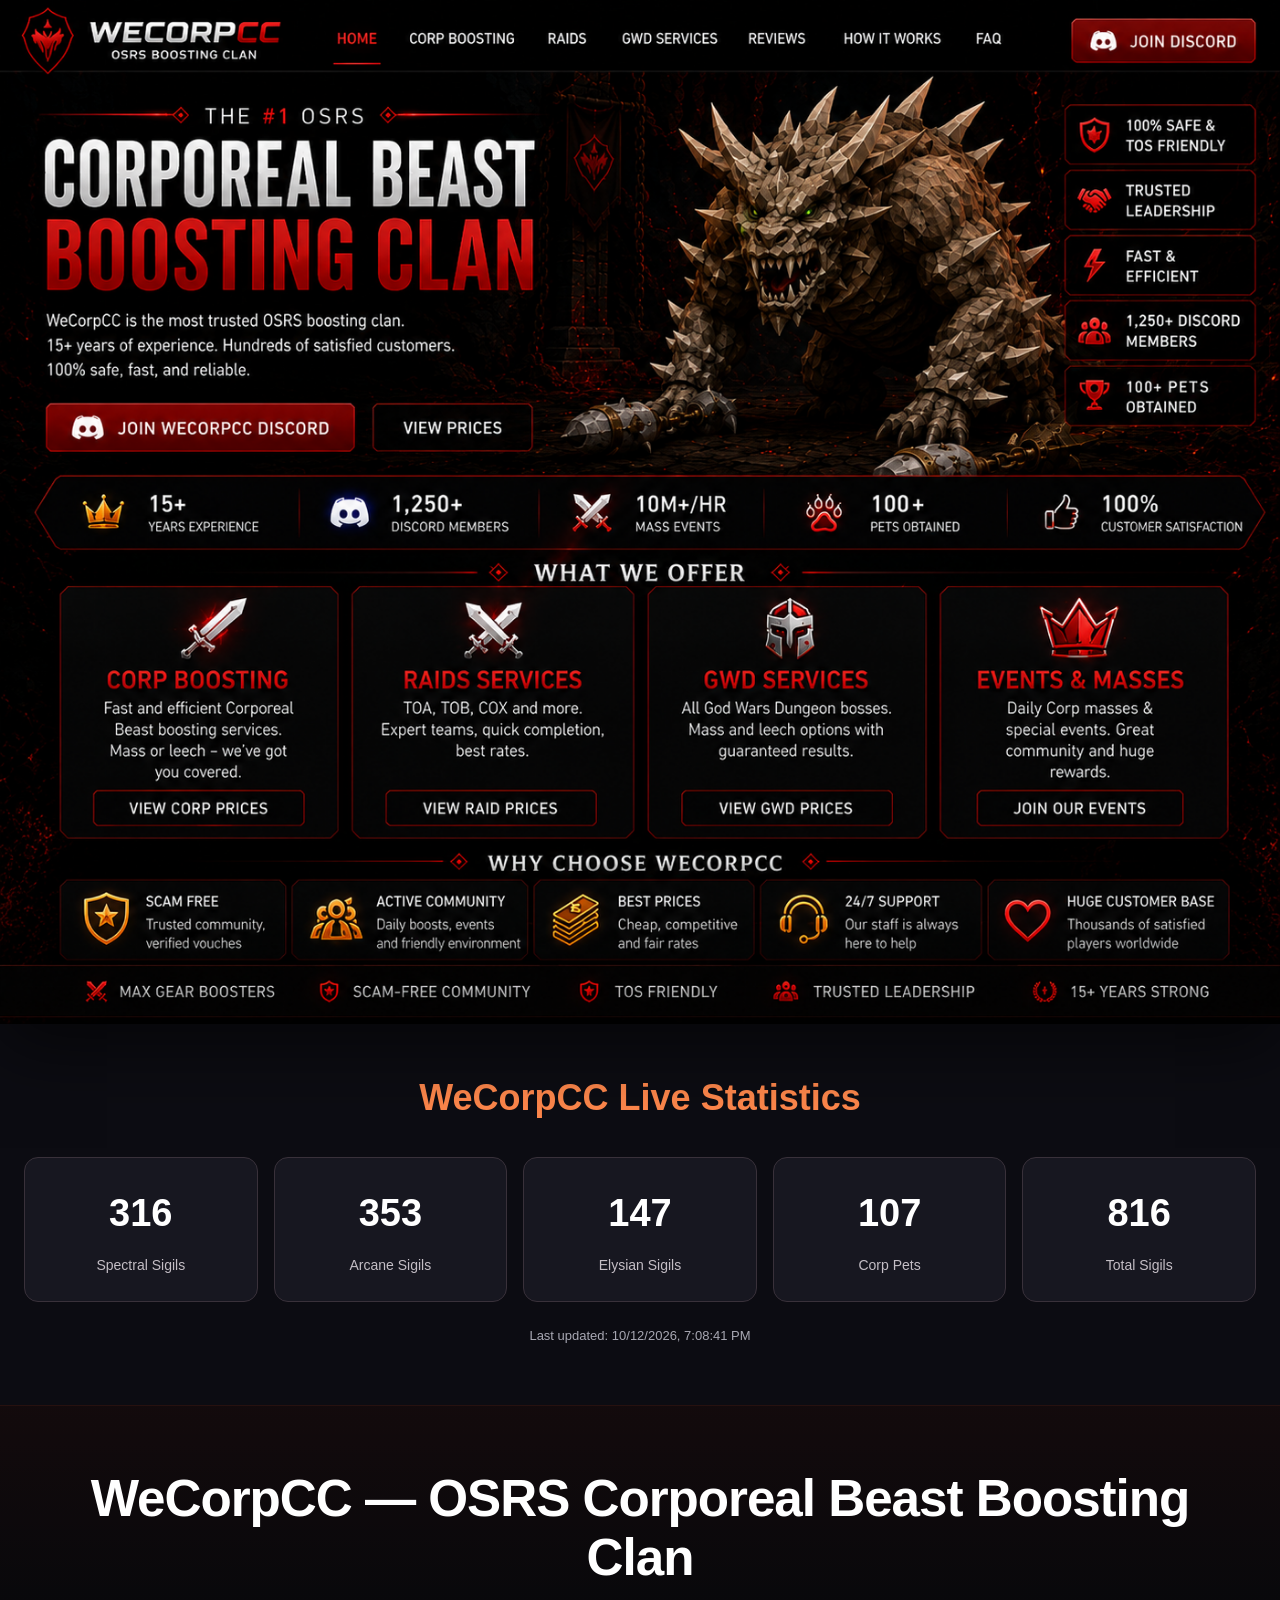
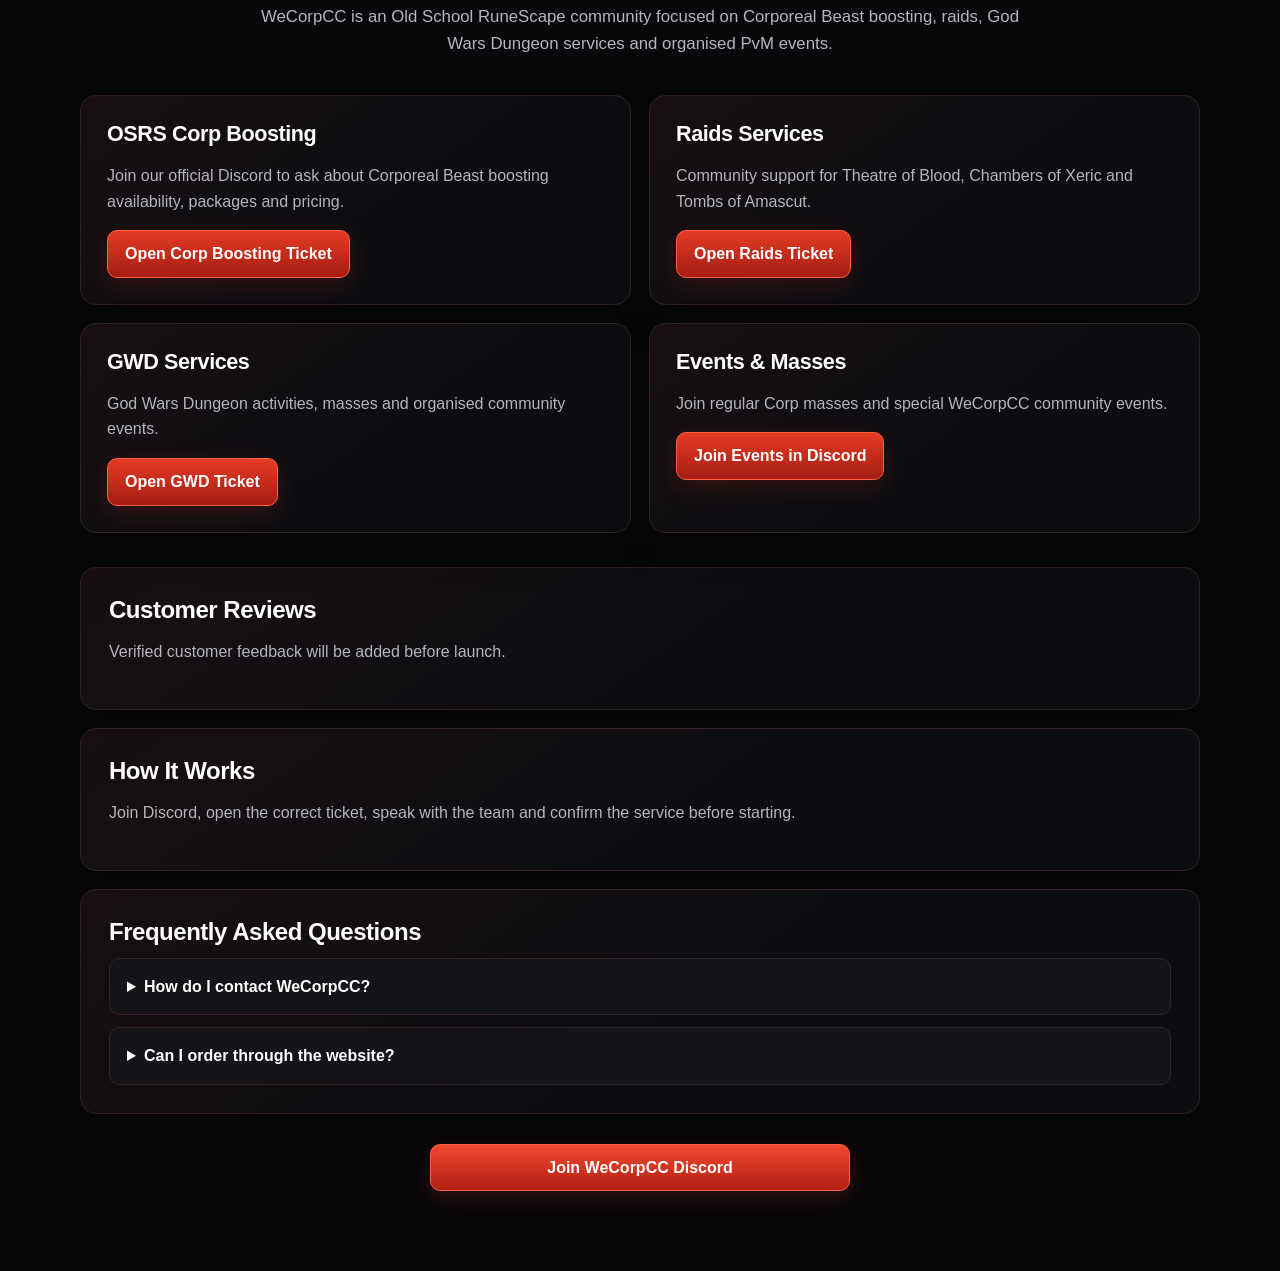
==== commit 2b8cc71b: "Add WeCorpCC live statistics panel" ====
--- a/index.html
+++ b/index.html
@@ -20,7 +20,9 @@
       <a href="gwd-boosting.html" aria-label="GWD Services"><rect x="662" y="25" width="122" height="34" fill="transparent" pointer-events="all"/></a>
       <a href="#reviews" aria-label="Reviews"><rect x="799" y="25" width="80" height="34" fill="transparent" pointer-events="all"/></a>
       <a href="#how" aria-label="How It Works"><rect x="902" y="25" width="122" height="34" fill="transparent" pointer-events="all"/></a>
-      <a href="#faq" aria-label="FAQ"><rect x="1039" y="25" width="49" height="34" fill="transparent" pointer-events="all"/></a>
+     <a href="faq.html" aria-label="FAQ">
+  <rect x="1039" y="25" width="49" height="34" fill="transparent" pointer-events="all"/>
+</a>
       <!-- Discord buttons -->
       <a href="https://discord.gg/HXAknJguVH" target="_blank" rel="noopener" aria-label="Join Discord"><rect x="1151" y="20" width="199" height="48" fill="transparent" pointer-events="all"/></a>
       <a href="https://discord.gg/HXAknJguVH" target="_blank" rel="noopener" aria-label="Join WeCorpCC Discord"><rect x="49" y="433" width="332" height="53" fill="transparent" pointer-events="all"/></a>
@@ -33,6 +35,19 @@
       <a href="https://discord.gg/HXAknJguVH" target="_blank" rel="noopener" aria-label="Join Our Events"><rect x="1045" y="849" width="228" height="39" fill="transparent" pointer-events="all"/></a>
     </svg>
   </main>
+
+  <section class="live-stats" aria-labelledby="stats-title">
+    <h2 id="stats-title">WeCorpCC Live Statistics</h2>
+    <div class="live-stats-grid">
+      <div><strong id="stat-spectral">—</strong><span>Spectral Sigils</span></div>
+      <div><strong id="stat-arcane">—</strong><span>Arcane Sigils</span></div>
+      <div><strong id="stat-elysian">—</strong><span>Elysian Sigils</span></div>
+      <div><strong id="stat-pet">—</strong><span>Corp Pets</span></div>
+      <div><strong id="stat-total">—</strong><span>Total Sigils</span></div>
+    </div>
+    <p id="stats-status" aria-live="polite">Loading statistics...</p>
+  </section>
+  <script src="live-stats.js" defer></script>
   <section class="seo-content" id="home">
     <div class="content-wrap">
       <h1>WeCorpCC — OSRS Corporeal Beast Boosting Clan</h1>
--- a/style.css
+++ b/style.css
@@ -405,3 +405,64 @@
     transition: none !important;
   }
 }
+
+/* WeCorpCC Live Statistics */
+.live-stats {
+  max-width: 1402px;
+  margin: 0 auto;
+  padding: 45px 24px;
+  background: #0c0c12;
+  color: #fff;
+  text-align: center;
+  box-sizing: border-box;
+}
+
+.live-stats h2 {
+  margin: 0 0 30px;
+  font-size: clamp(24px, 3vw, 36px);
+  color: #ff874b;
+}
+
+.live-stats-grid {
+  display: grid;
+  grid-template-columns: repeat(5, minmax(0, 1fr));
+  gap: 16px;
+}
+
+.live-stats-grid > div {
+  padding: 25px 12px;
+  background: #171720;
+  border: 1px solid #39313a;
+  border-radius: 14px;
+}
+
+.live-stats-grid strong {
+  display: block;
+  font-size: clamp(24px, 3vw, 38px);
+  color: #fff;
+}
+
+.live-stats-grid span {
+  display: block;
+  margin-top: 10px;
+  color: #c4bec5;
+  font-size: 14px;
+}
+
+#stats-status {
+  margin-top: 24px;
+  color: #a8a8b3;
+  font-size: 13px;
+}
+
+@media (max-width: 850px) {
+  .live-stats-grid {
+    grid-template-columns: repeat(2, minmax(0, 1fr));
+  }
+}
+
+@media (max-width: 480px) {
+  .live-stats {
+    padding: 32px 14px;
+  }
+}
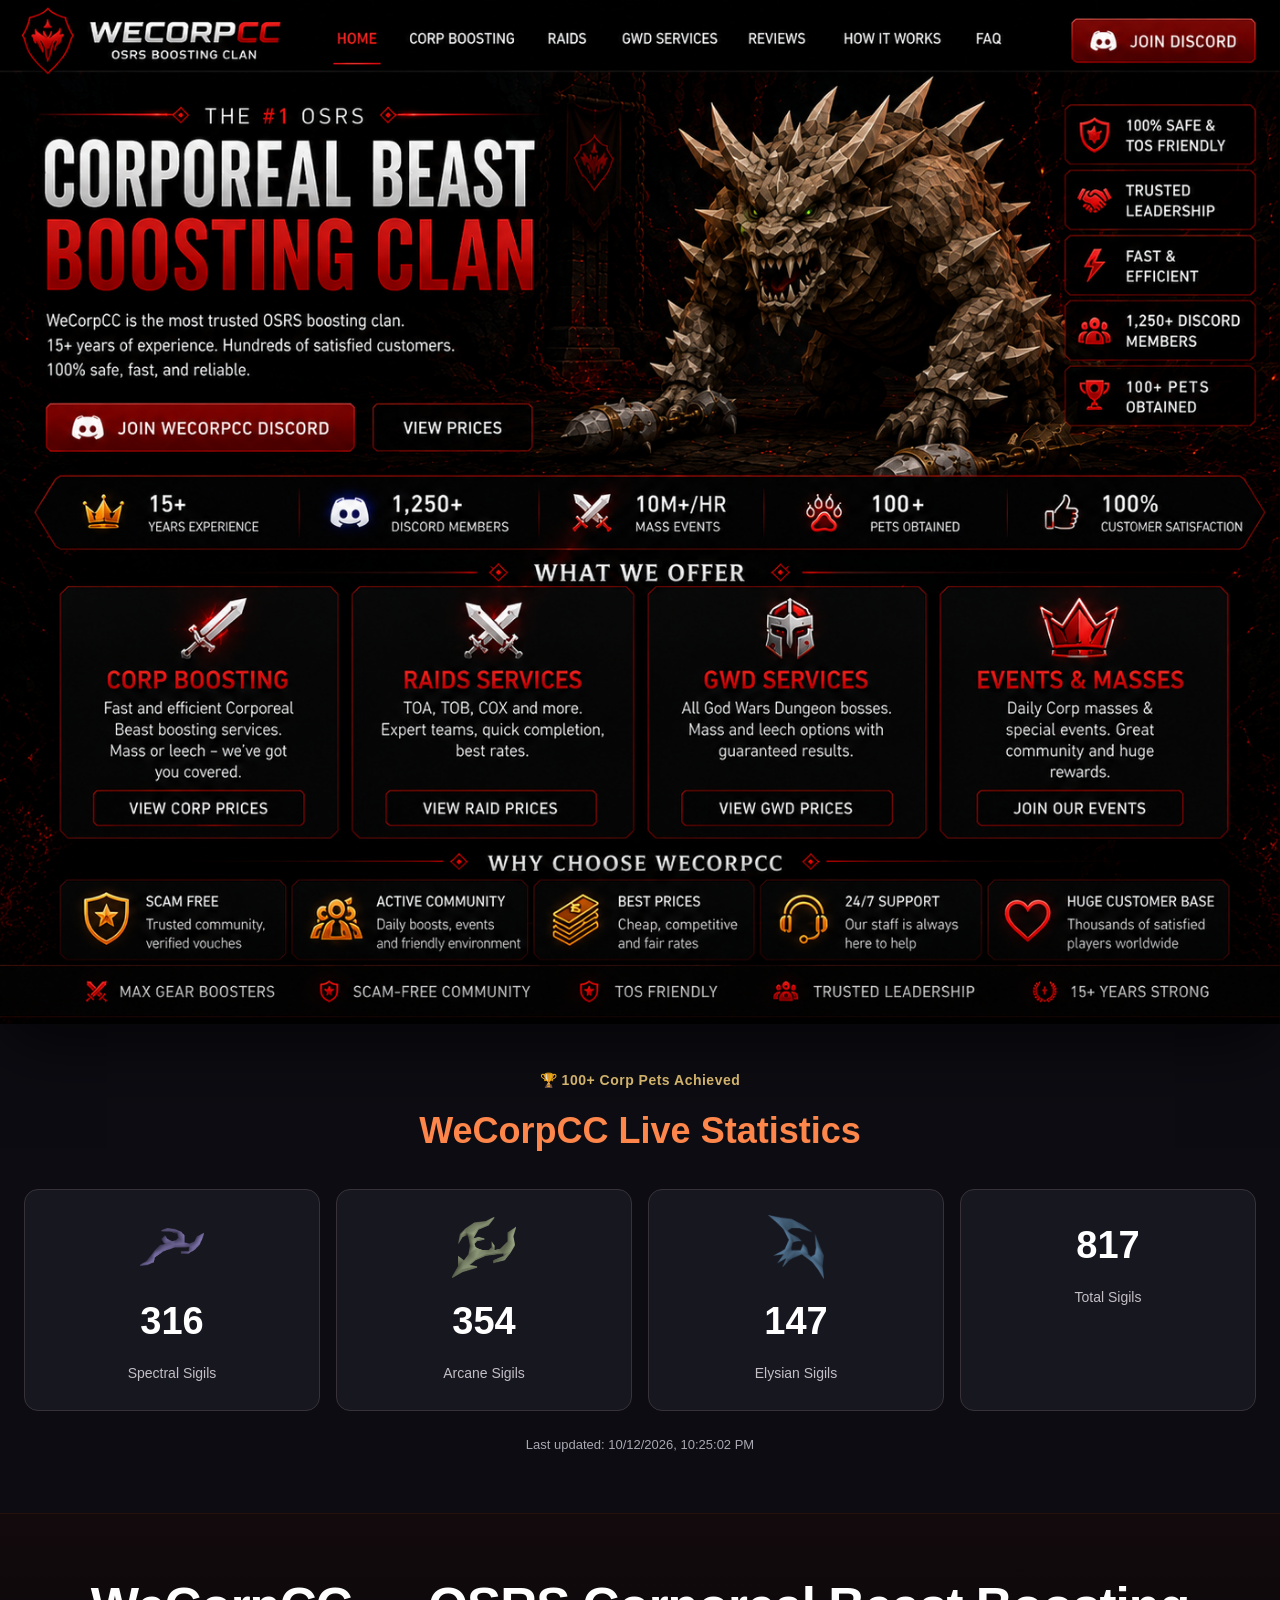
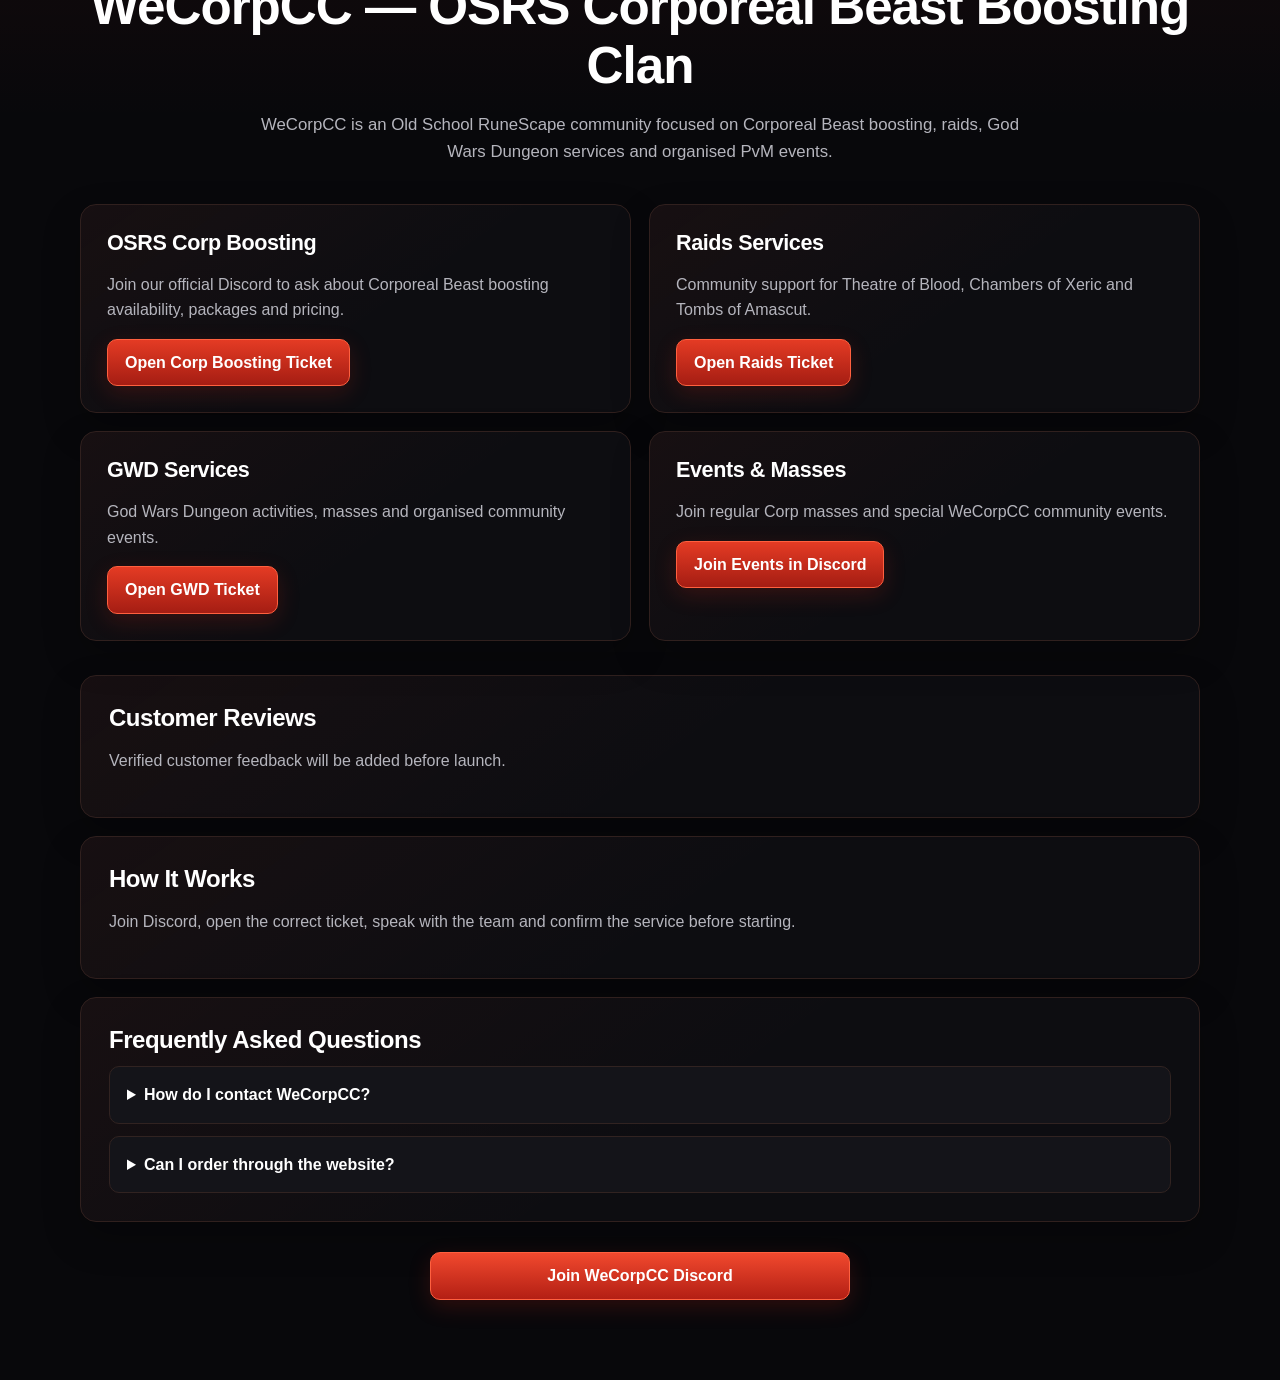
==== commit acca81dd: "Add OSRS sigil icons and update live statistics design" ====
--- a/index.html
+++ b/index.html
@@ -37,12 +37,12 @@
   </main>
 
   <section class="live-stats" aria-labelledby="stats-title">
+    <p class="stats-achievement">🏆 100+ Corp Pets Achieved</p>
     <h2 id="stats-title">WeCorpCC Live Statistics</h2>
     <div class="live-stats-grid">
-      <div><strong id="stat-spectral">—</strong><span>Spectral Sigils</span></div>
-      <div><strong id="stat-arcane">—</strong><span>Arcane Sigils</span></div>
-      <div><strong id="stat-elysian">—</strong><span>Elysian Sigils</span></div>
-      <div><strong id="stat-pet">—</strong><span>Corp Pets</span></div>
+      <div><img class="sigil-icon" src="assets/spectral.png" alt="Spectral sigil"><strong id="stat-spectral">—</strong><span>Spectral Sigils</span></div>
+      <div><img class="sigil-icon" src="assets/arcane.png" alt="Arcane sigil"><strong id="stat-arcane">—</strong><span>Arcane Sigils</span></div>
+      <div><img class="sigil-icon" src="assets/elysian.webp" alt="Elysian sigil"><strong id="stat-elysian">—</strong><span>Elysian Sigils</span></div>
       <div><strong id="stat-total">—</strong><span>Total Sigils</span></div>
     </div>
     <p id="stats-status" aria-live="polite">Loading statistics...</p>
--- a/style.css
+++ b/style.css
@@ -425,7 +425,7 @@
 
 .live-stats-grid {
   display: grid;
-  grid-template-columns: repeat(5, minmax(0, 1fr));
+  grid-template-columns: repeat(4, minmax(0, 1fr));
   gap: 16px;
 }
 
@@ -466,3 +466,21 @@
     padding: 32px 14px;
   }
 }
+
+/* OSRS sigil icons in live statistics */
+.sigil-icon {
+  display: block;
+  width: 64px;
+  height: 64px;
+  object-fit: contain;
+  margin: 0 auto 12px;
+}
+
+/* Small achievement heading above live statistics */
+.stats-achievement {
+  font-size: 14px;
+  font-weight: 600;
+  color: #e6c477;
+  margin: 0 0 10px;
+  letter-spacing: 0.5px;
+}
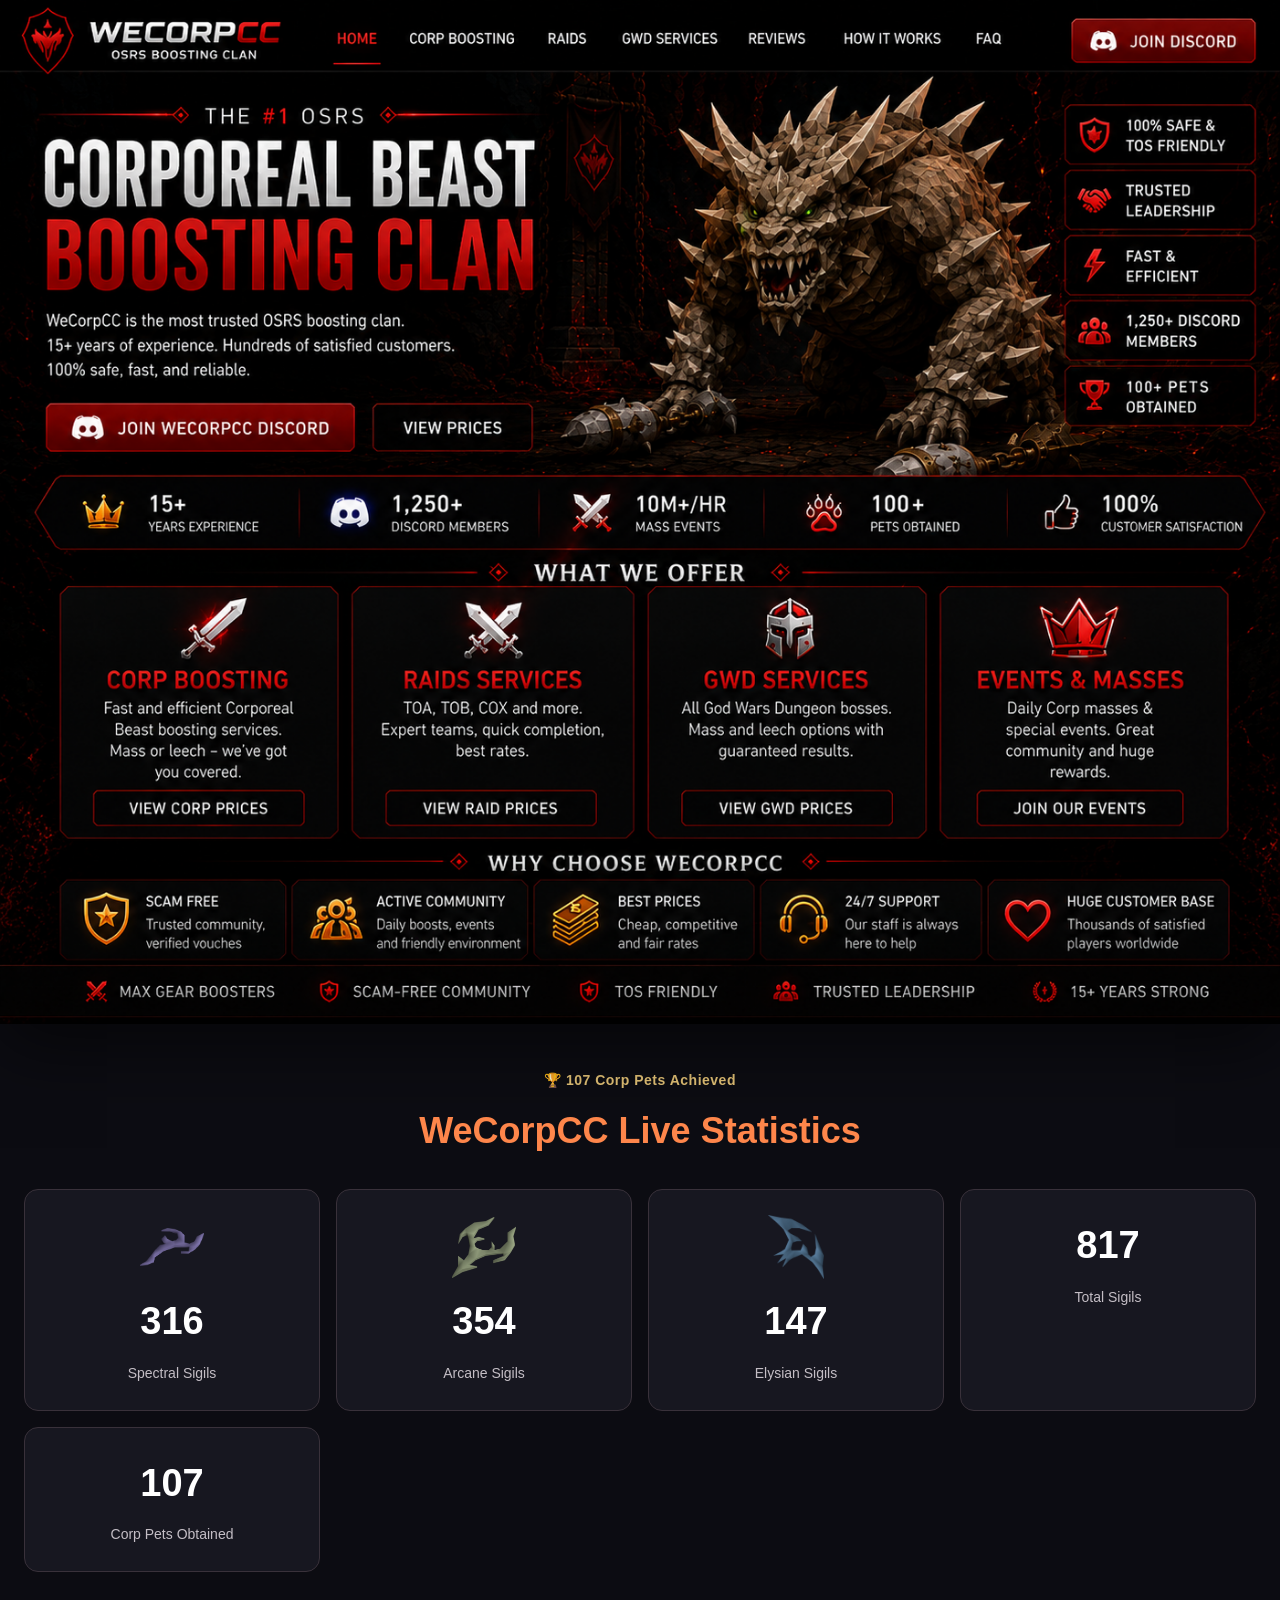
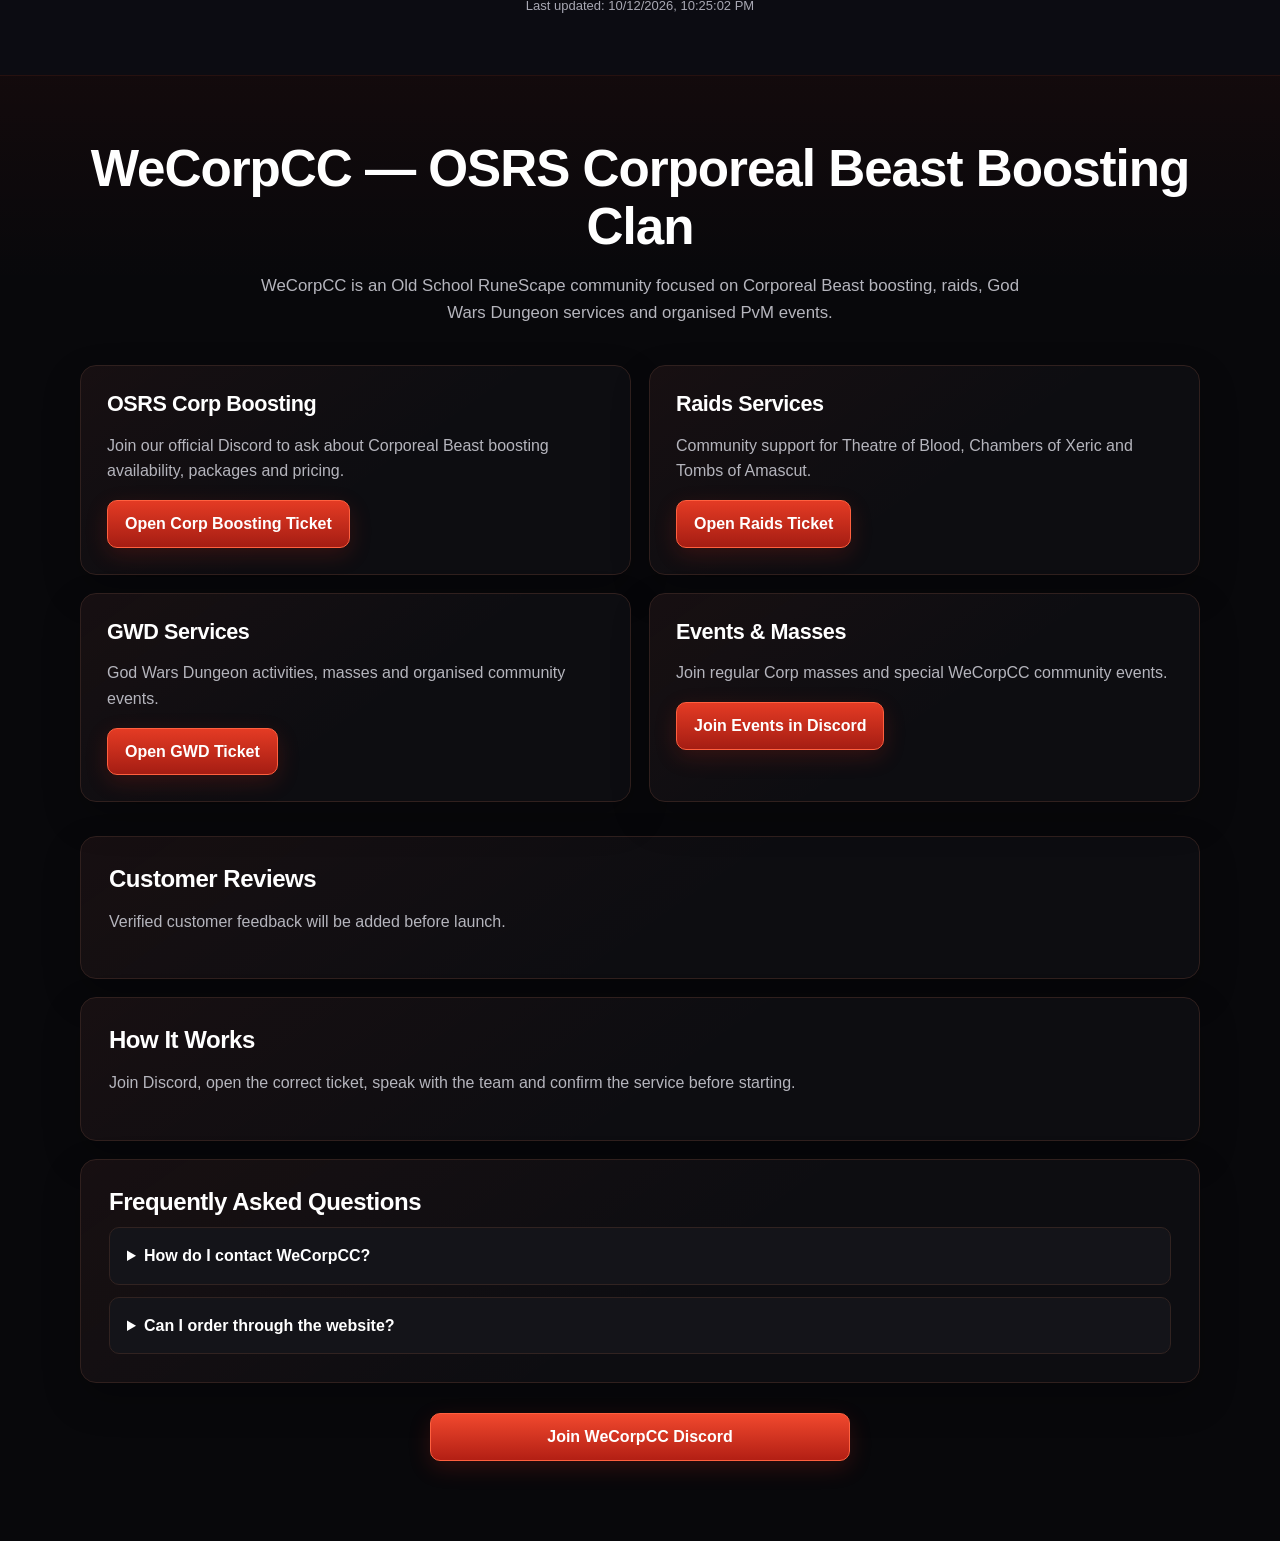
==== commit 2184b5a0: "Add automatic live Corp Pet statistics" ====
--- a/index.html
+++ b/index.html
@@ -37,13 +37,14 @@
   </main>
 
   <section class="live-stats" aria-labelledby="stats-title">
-    <p class="stats-achievement">🏆 100+ Corp Pets Achieved</p>
+    <p class="stats-achievement">🏆 <span class="live-pet-count">107</span> Corp Pets Achieved</p>
     <h2 id="stats-title">WeCorpCC Live Statistics</h2>
     <div class="live-stats-grid">
       <div><img class="sigil-icon" src="assets/spectral.png" alt="Spectral sigil"><strong id="stat-spectral">—</strong><span>Spectral Sigils</span></div>
       <div><img class="sigil-icon" src="assets/arcane.png" alt="Arcane sigil"><strong id="stat-arcane">—</strong><span>Arcane Sigils</span></div>
       <div><img class="sigil-icon" src="assets/elysian.webp" alt="Elysian sigil"><strong id="stat-elysian">—</strong><span>Elysian Sigils</span></div>
       <div><strong id="stat-total">—</strong><span>Total Sigils</span></div>
+      <div><strong class="live-pet-count">107</strong><span>Corp Pets Obtained</span></div>
     </div>
     <p id="stats-status" aria-live="polite">Loading statistics...</p>
   </section>
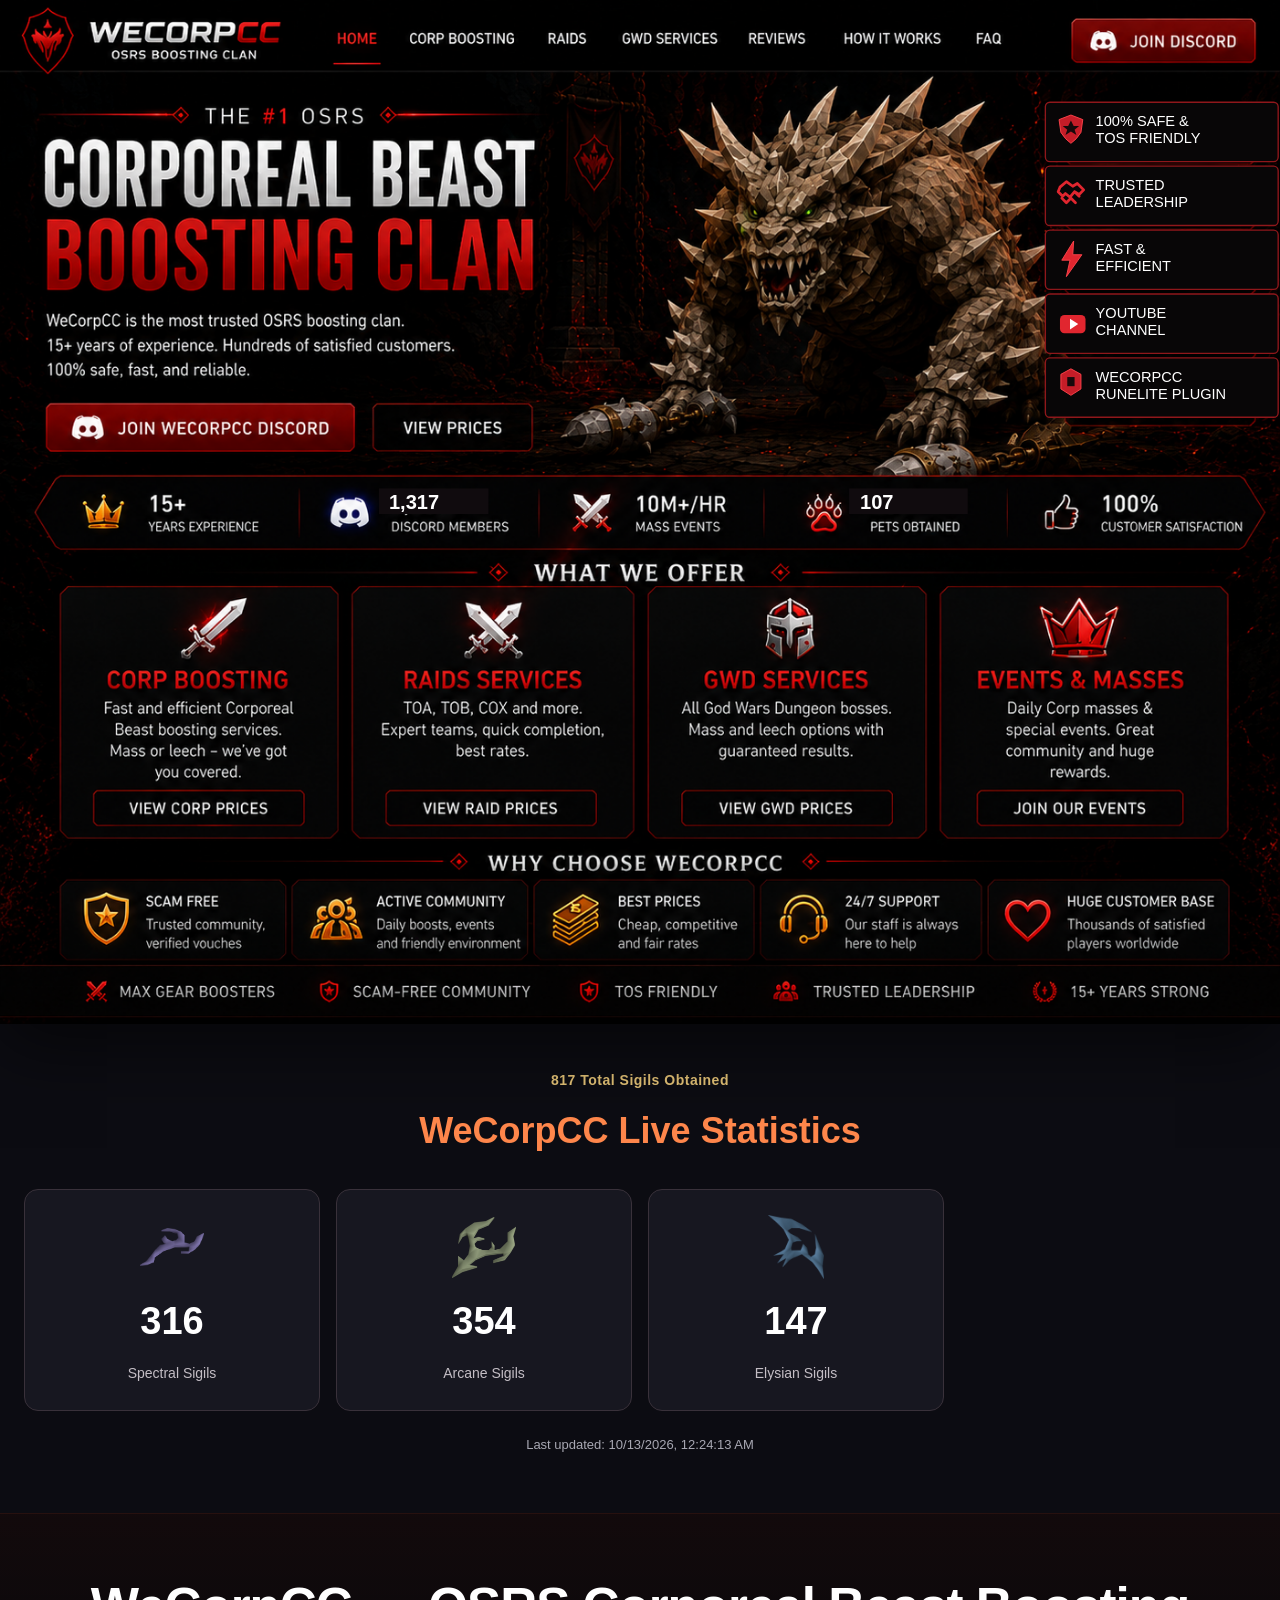
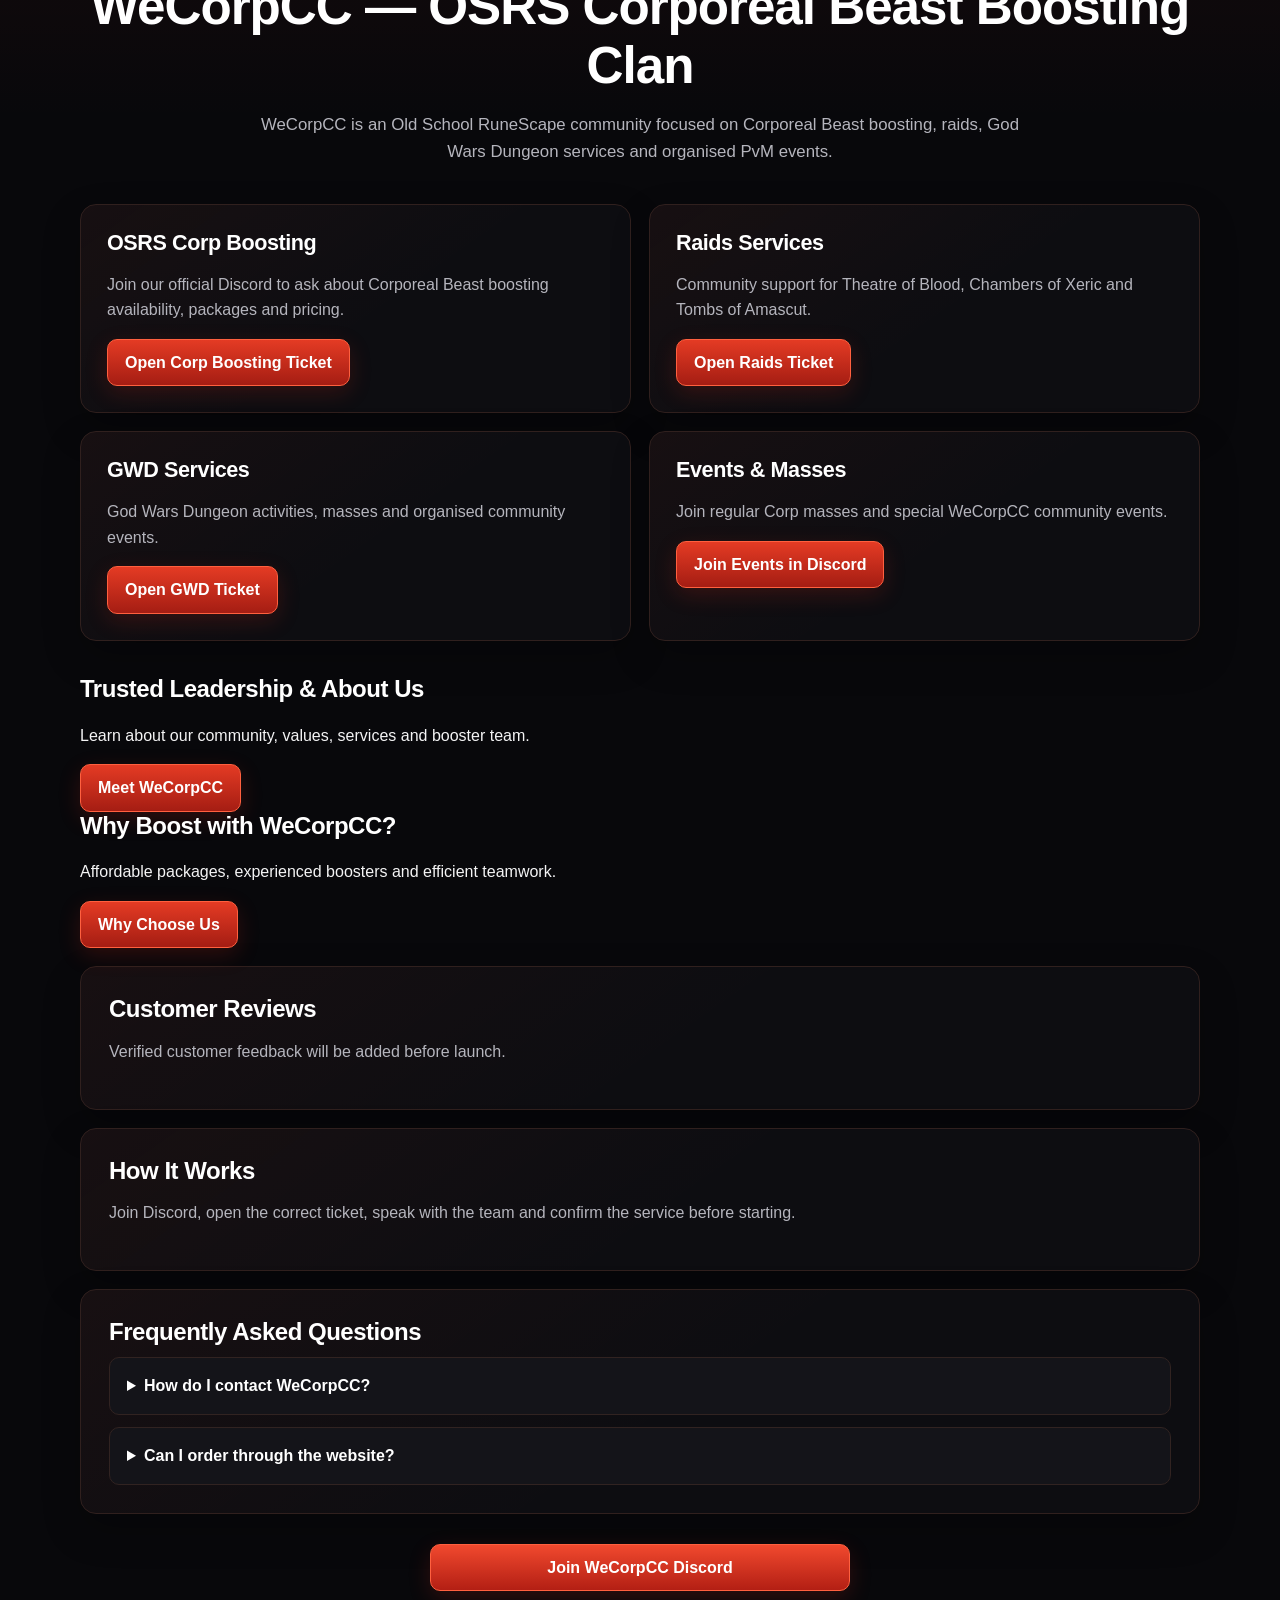
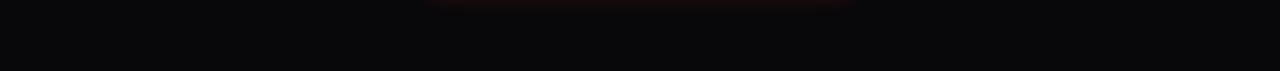
==== commit fc877642: "Display live Discord member count on homepage" ====
--- a/index.html
+++ b/index.html
@@ -13,6 +13,66 @@
   <main class="site-shell">
     <svg xmlns="http://www.w3.org/2000/svg" viewBox="0 0 1402 1122" style="display:block;width:100%;height:auto" aria-label="WeCorpCC homepage navigation">
       <image href="assets/wecorpcc-homepage.png" x="0" y="0" width="1402" height="1122" preserveAspectRatio="none" />
+      <!-- Live Corp Pet counter in the middle achievement strip -->
+      <g aria-label="Live Corp Pets Obtained">
+        <rect x="930" y="535" width="130" height="28"
+              fill="#100b0e" pointer-events="none"/>
+        <text class="live-pet-count"
+              x="942" y="558"
+              fill="#ffffff"
+              font-family="Arial, sans-serif"
+              font-size="22"
+              font-weight="700"
+              pointer-events="none">107</text>
+      </g>
+      <!-- Live Discord member count over the original artwork -->
+      <g aria-label="Live Discord Members">
+        <rect x="415" y="535" width="120" height="28"
+              fill="#100b0e" pointer-events="none"/>
+        <text class="live-discord-count"
+              x="426" y="558"
+              fill="#ffffff"
+              font-family="Arial, sans-serif"
+              font-size="22"
+              font-weight="700"
+              pointer-events="none">1,317</text>
+      </g>
+      <!-- Five uniform clickable feature panels -->
+      <g aria-label="WeCorpCC feature panels">
+        <a href="tos-rules.html" aria-label="Safety and Jagex rules">
+          <rect x="1145" y="112" width="255" height="65" rx="5" fill="#080607" stroke="#8f171b" stroke-width="1.5"/>
+          <path d="M1173 126 L1186 131 L1184 145 Q1179 153 1173 157 Q1167 153 1162 145 L1160 131 Z" fill="#c51d28" stroke="#ff454c" stroke-width="1" pointer-events="none"/>
+          <path d="M1173 132 L1176 138 L1182 138 L1177 142 L1179 148 L1173 144 L1167 148 L1169 142 L1164 138 L1170 138 Z" fill="#16090b" pointer-events="none"/>
+          <text x="1200" y="138" fill="#ffffff" font-family="Arial, sans-serif" font-size="16" font-weight="500" pointer-events="none">100% SAFE &amp;</text>
+          <text x="1200" y="157" fill="#ffffff" font-family="Arial, sans-serif" font-size="16" font-weight="500" pointer-events="none">TOS FRIENDLY</text>
+        </a>
+        <a href="about-us.html" aria-label="Trusted leadership">
+          <rect x="1145" y="182" width="255" height="65" rx="5" fill="#080607" stroke="#8f171b" stroke-width="1.5"/>
+          <path d="M1161 205 L1168 199 L1175 204 L1180 201 L1187 208 L1182 213 L1177 210 L1172 216 L1167 212 L1164 215 L1159 210 Z M1163 217 L1168 222 L1172 218 M1172 216 L1178 222 M1177 210 L1182 215" fill="none" stroke="#e1262f" stroke-width="3" stroke-linecap="round" stroke-linejoin="round" pointer-events="none"/>
+          <text x="1200" y="208" fill="#ffffff" font-family="Arial, sans-serif" font-size="16" font-weight="500" pointer-events="none">TRUSTED</text>
+          <text x="1200" y="227" fill="#ffffff" font-family="Arial, sans-serif" font-size="16" font-weight="500" pointer-events="none">LEADERSHIP</text>
+        </a>
+        <a href="why-boost-wecorpcc.html" aria-label="Fast and efficient boosting">
+          <rect x="1145" y="252" width="255" height="65" rx="5" fill="#080607" stroke="#8f171b" stroke-width="1.5"/>
+          <path d="M1176 264 L1163 285 L1172 285 L1168 303 L1185 279 L1175 279 Z" fill="#e1262f" stroke="#ff454c" stroke-width="1" pointer-events="none"/>
+          <text x="1200" y="278" fill="#ffffff" font-family="Arial, sans-serif" font-size="16" font-weight="500" pointer-events="none">FAST &amp;</text>
+          <text x="1200" y="297" fill="#ffffff" font-family="Arial, sans-serif" font-size="16" font-weight="500" pointer-events="none">EFFICIENT</text>
+        </a>
+        <a href="https://www.youtube.com/@shimonosrunescape4483" target="_blank" rel="noopener noreferrer" aria-label="WeCorpCC YouTube channel">
+          <rect x="1145" y="322" width="255" height="65" rx="5" fill="#080607" stroke="#8f171b" stroke-width="1.5"/>
+          <rect x="1161" y="345" width="28" height="20" rx="5" fill="#e1262f" pointer-events="none"/>
+          <path d="M1172 349 L1172 361 L1181 355 Z" fill="#ffffff" pointer-events="none"/>
+          <text x="1200" y="348" fill="#ffffff" font-family="Arial, sans-serif" font-size="16" font-weight="500" pointer-events="none">YOUTUBE</text>
+          <text x="1200" y="367" fill="#ffffff" font-family="Arial, sans-serif" font-size="16" font-weight="500" pointer-events="none">CHANNEL</text>
+        </a>
+        <a href="https://runelite.net/plugin-hub/show/wecorpcc" target="_blank" rel="noopener noreferrer" aria-label="WeCorpCC RuneLite plugin">
+          <rect x="1145" y="392" width="255" height="65" rx="5" fill="#080607" stroke="#8f171b" stroke-width="1.5"/>
+          <path d="M1173 404 L1184 410 L1184 426 L1173 433 L1162 426 L1162 410 Z" fill="#c51d28" stroke="#ff454c" stroke-width="1" pointer-events="none"/>
+          <path d="M1169 413 L1177 413 L1177 423 L1169 423 Z" fill="#16090b" pointer-events="none"/>
+          <text x="1200" y="418" fill="#ffffff" font-family="Arial, sans-serif" font-size="16" font-weight="500" pointer-events="none">WECORPCC</text>
+          <text x="1200" y="437" fill="#ffffff" font-family="Arial, sans-serif" font-size="16" font-weight="500" pointer-events="none">RUNELITE PLUGIN</text>
+        </a>
+      </g>
       <!-- Top navigation -->
       <a href="#home" aria-label="Home"><rect x="359" y="25" width="56" height="34" fill="transparent" pointer-events="all"/></a>
       <a href="corp-boosting.html" aria-label="Corp Boosting"><rect x="432" y="25" width="133" height="34" fill="transparent" pointer-events="all"/></a>
@@ -37,14 +97,17 @@
   </main>
 
   <section class="live-stats" aria-labelledby="stats-title">
-    <p class="stats-achievement">🏆 <span class="live-pet-count">107</span> Corp Pets Achieved</p>
+    <p class="stats-achievement">
+      <span id="stat-total-heading">817</span>
+      <span>Total Sigils Obtained</span>
+    </p>
     <h2 id="stats-title">WeCorpCC Live Statistics</h2>
     <div class="live-stats-grid">
       <div><img class="sigil-icon" src="assets/spectral.png" alt="Spectral sigil"><strong id="stat-spectral">—</strong><span>Spectral Sigils</span></div>
       <div><img class="sigil-icon" src="assets/arcane.png" alt="Arcane sigil"><strong id="stat-arcane">—</strong><span>Arcane Sigils</span></div>
       <div><img class="sigil-icon" src="assets/elysian.webp" alt="Elysian sigil"><strong id="stat-elysian">—</strong><span>Elysian Sigils</span></div>
-      <div><strong id="stat-total">—</strong><span>Total Sigils</span></div>
-      <div><strong class="live-pet-count">107</strong><span>Corp Pets Obtained</span></div>
+
+
     </div>
     <p id="stats-status" aria-live="polite">Loading statistics...</p>
   </section>
@@ -59,6 +122,16 @@
         <article id="gwd"><h2>GWD Services</h2><p>God Wars Dungeon activities, masses and organised community events.</p><a class="service-discord" href="https://discord.gg/HXAknJguVH" target="_blank" rel="noopener">Open GWD Ticket</a></article>
         <article><h2>Events &amp; Masses</h2><p>Join regular Corp masses and special WeCorpCC community events.</p><a class="service-discord" href="https://discord.gg/HXAknJguVH" target="_blank" rel="noopener">Join Events in Discord</a></article>
       </div>
+        <article>
+          <h2>Trusted Leadership &amp; About Us</h2>
+          <p>Learn about our community, values, services and booster team.</p>
+          <a class="service-discord" href="about-us.html">Meet WeCorpCC</a>
+        </article>
+        <article>
+          <h2>Why Boost with WeCorpCC?</h2>
+          <p>Affordable packages, experienced boosters and efficient teamwork.</p>
+          <a class="service-discord" href="why-boost-wecorpcc.html">Why Choose Us</a>
+        </article>
       <section id="reviews"><h2>Customer Reviews</h2><p>Verified customer feedback will be added before launch.</p></section>
       <section id="how"><h2>How It Works</h2><p>Join Discord, open the correct ticket, speak with the team and confirm the service before starting.</p></section>
       <section id="faq"><h2>Frequently Asked Questions</h2><details><summary>How do I contact WeCorpCC?</summary><p>Use the official Discord invite on this page.</p></details><details><summary>Can I order through the website?</summary><p>The first version directs customers to Discord for tickets and communication.</p></details></section>
